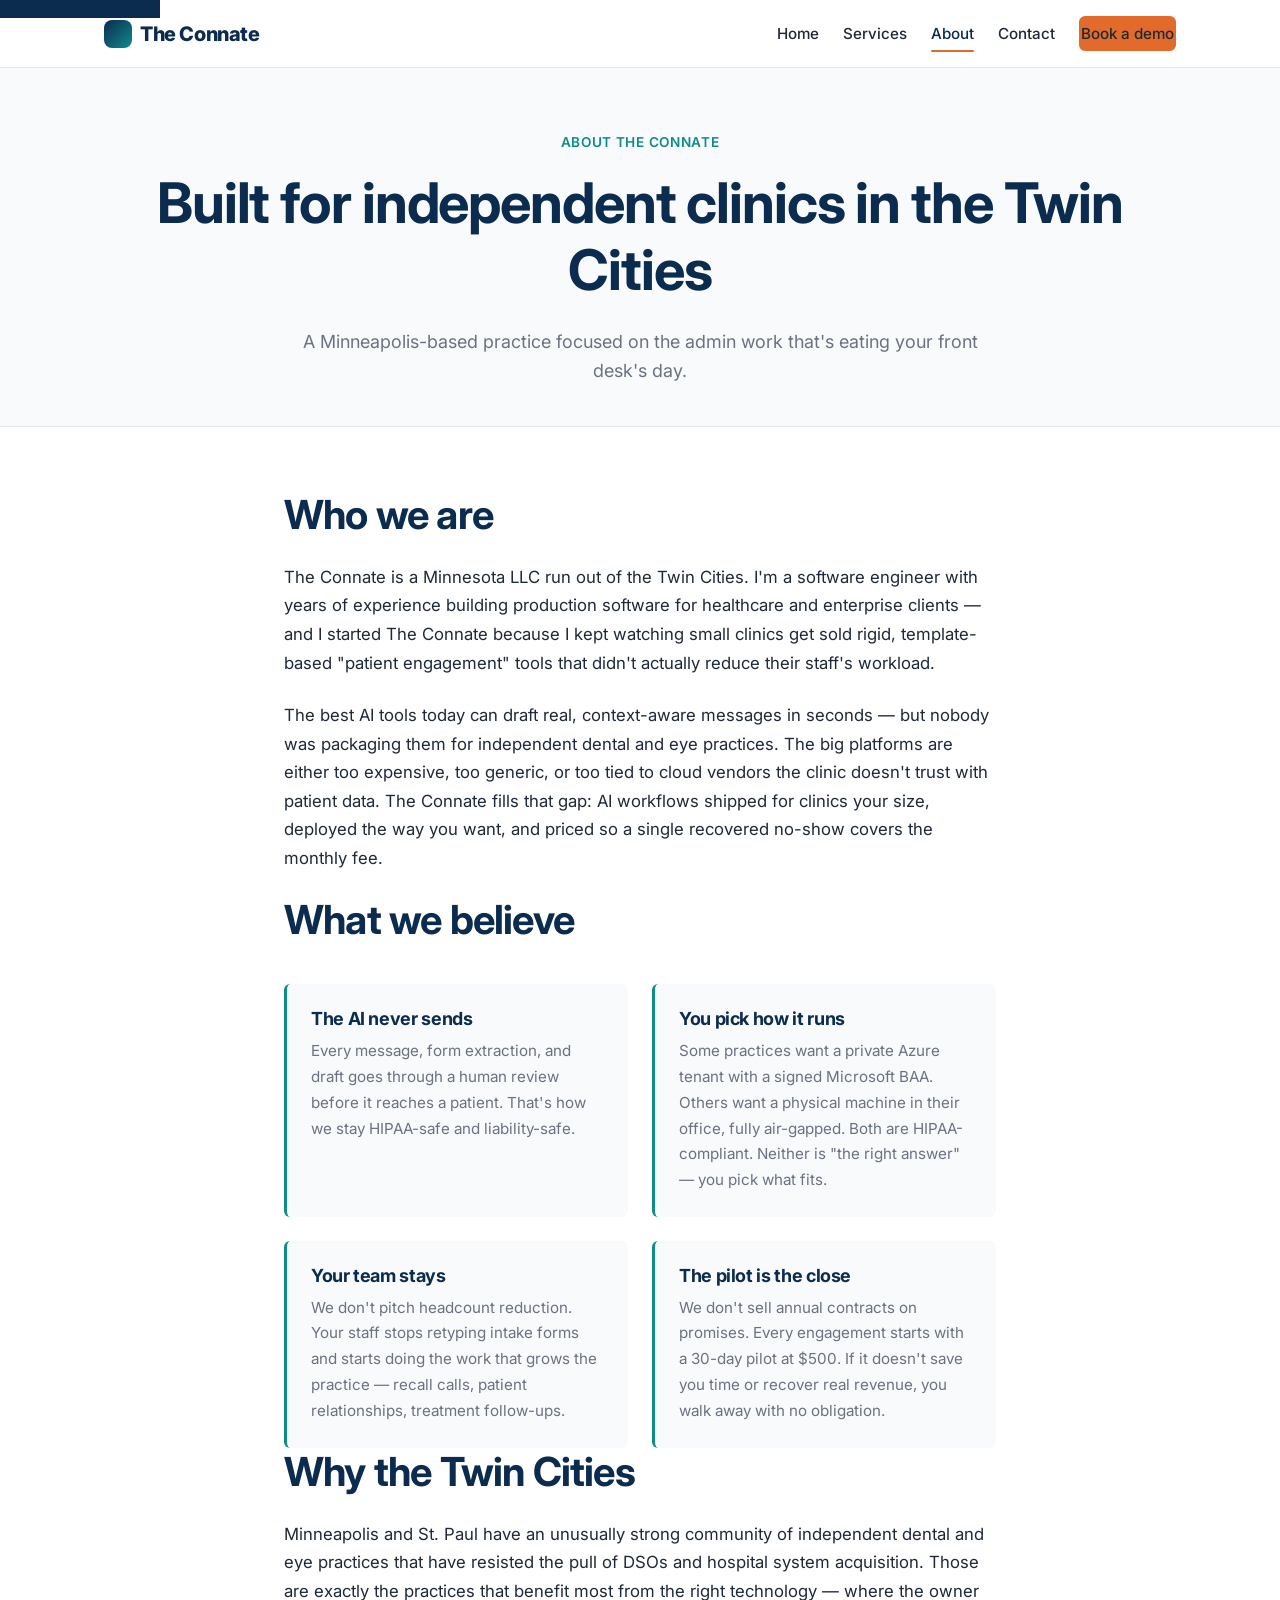
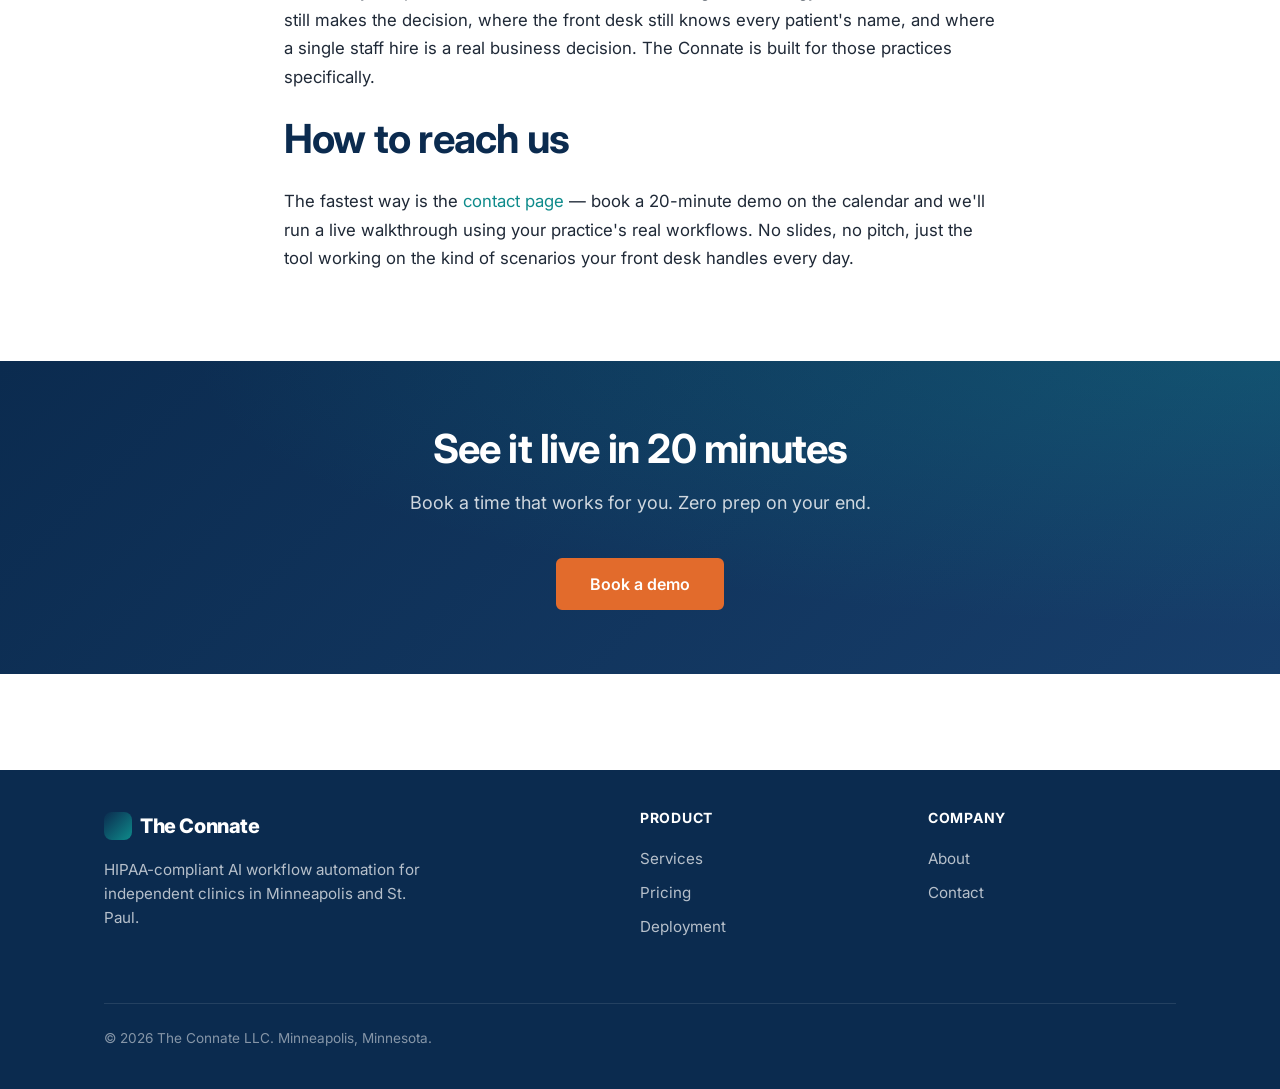
==== about.html @ ec9b20b0 "Initial site: 4-page static marketing site for The Connate Plain HTML + CSS, no build step. Deploys " ====
<!doctype html>
<html lang="en">
<head>
  <meta charset="utf-8">
  <meta name="viewport" content="width=device-width, initial-scale=1">
  <title>About — The Connate</title>
  <meta name="description" content="The Connate is a Minneapolis-based AI workflow automation practice helping independent dental and eye clinics in the Twin Cities automate their admin work.">
  <meta name="theme-color" content="#0B2B4F">
  <link rel="preconnect" href="https://fonts.googleapis.com">
  <link rel="preconnect" href="https://fonts.gstatic.com" crossorigin>
  <link href="https://fonts.googleapis.com/css2?family=Inter:wght@400;500;600;700;800&display=swap" rel="stylesheet">
  <link rel="stylesheet" href="style.css">
</head>
<body>

<a class="skip-link" href="#main">Skip to content</a>

<header class="site-header">
  <div class="container">
    <a href="index.html" class="logo">The Connate</a>
    <nav class="main-nav" aria-label="Main">
      <button class="nav-toggle" aria-label="Toggle menu" aria-expanded="false">
        <span></span><span></span><span></span>
      </button>
      <ul>
        <li><a href="index.html">Home</a></li>
        <li><a href="services.html">Services</a></li>
        <li><a href="about.html" class="active">About</a></li>
        <li><a href="contact.html">Contact</a></li>
        <li><a href="contact.html" class="btn btn-accent">Book a demo</a></li>
      </ul>
    </nav>
  </div>
</header>

<main id="main">

  <section class="page-header">
    <div class="container">
      <span class="eyebrow">About The Connate</span>
      <h1>Built for independent clinics in the Twin Cities</h1>
      <p>A Minneapolis-based practice focused on the admin work that's eating your front desk's day.</p>
    </div>
  </section>

  <section class="section">
    <div class="container about-content">
      <h2>Who we are</h2>
      <p>
        The Connate is a Minnesota LLC run out of the Twin Cities. I'm a software
        engineer with years of experience building production software for healthcare
        and enterprise clients — and I started The Connate because I kept watching
        small clinics get sold rigid, template-based "patient engagement" tools that
        didn't actually reduce their staff's workload.
      </p>

      <p>
        The best AI tools today can draft real, context-aware messages in seconds —
        but nobody was packaging them for independent dental and eye practices. The
        big platforms are either too expensive, too generic, or too tied to cloud
        vendors the clinic doesn't trust with patient data. The Connate fills that
        gap: AI workflows shipped for clinics your size, deployed the way you want,
        and priced so a single recovered no-show covers the monthly fee.
      </p>

      <h2>What we believe</h2>

      <div class="values-grid">
        <div class="value-card">
          <h4>The AI never sends</h4>
          <p>Every message, form extraction, and draft goes through a human review before it reaches a patient. That's how we stay HIPAA-safe and liability-safe.</p>
        </div>
        <div class="value-card">
          <h4>You pick how it runs</h4>
          <p>Some practices want a private Azure tenant with a signed Microsoft BAA. Others want a physical machine in their office, fully air-gapped. Both are HIPAA-compliant. Neither is "the right answer" — you pick what fits.</p>
        </div>
        <div class="value-card">
          <h4>Your team stays</h4>
          <p>We don't pitch headcount reduction. Your staff stops retyping intake forms and starts doing the work that grows the practice — recall calls, patient relationships, treatment follow-ups.</p>
        </div>
        <div class="value-card">
          <h4>The pilot is the close</h4>
          <p>We don't sell annual contracts on promises. Every engagement starts with a 30-day pilot at $500. If it doesn't save you time or recover real revenue, you walk away with no obligation.</p>
        </div>
      </div>

      <h2>Why the Twin Cities</h2>
      <p>
        Minneapolis and St. Paul have an unusually strong community of independent
        dental and eye practices that have resisted the pull of DSOs and hospital
        system acquisition. Those are exactly the practices that benefit most from
        the right technology — where the owner still makes the decision, where the
        front desk still knows every patient's name, and where a single staff hire
        is a real business decision. The Connate is built for those practices
        specifically.
      </p>

      <h2>How to reach us</h2>
      <p>
        The fastest way is the <a href="contact.html">contact page</a> — book a
        20-minute demo on the calendar and we'll run a live walkthrough using
        your practice's real workflows. No slides, no pitch, just the tool
        working on the kind of scenarios your front desk handles every day.
      </p>
    </div>
  </section>

  <!-- CTA -->
  <section class="cta-section">
    <div class="container">
      <h2>See it live in 20 minutes</h2>
      <p>Book a time that works for you. Zero prep on your end.</p>
      <div class="hero-ctas">
        <a href="contact.html" class="btn btn-primary btn-large">Book a demo</a>
      </div>
    </div>
  </section>

</main>

<footer class="site-footer">
  <div class="container">
    <div>
      <div class="logo" style="color: #fff;">The Connate</div>
      <p class="tagline">
        HIPAA-compliant AI workflow automation for independent clinics
        in Minneapolis and St. Paul.
      </p>
    </div>
    <div>
      <h4>Product</h4>
      <ul>
        <li><a href="services.html">Services</a></li>
        <li><a href="services.html#pricing">Pricing</a></li>
        <li><a href="services.html#deployment">Deployment</a></li>
      </ul>
    </div>
    <div>
      <h4>Company</h4>
      <ul>
        <li><a href="about.html">About</a></li>
        <li><a href="contact.html">Contact</a></li>
      </ul>
    </div>
    <p class="copyright">
      &copy; 2026 The Connate LLC. Minneapolis, Minnesota.
    </p>
  </div>
</footer>

<script>
  const toggle = document.querySelector('.nav-toggle');
  const menu = document.querySelector('.main-nav ul');
  if (toggle && menu) {
    toggle.addEventListener('click', () => {
      const isOpen = menu.classList.toggle('open');
      toggle.setAttribute('aria-expanded', isOpen);
    });
  }
</script>

</body>
</html>
---- style.css ----
/* ─── Reset + Base ─────────────────────────────────────────────── */

*, *::before, *::after {
  box-sizing: border-box;
  margin: 0;
  padding: 0;
}

html {
  scroll-behavior: smooth;
  -webkit-text-size-adjust: 100%;
}

body {
  font-family: 'Inter', -apple-system, BlinkMacSystemFont, 'Segoe UI',
               system-ui, sans-serif;
  font-size: 16px;
  line-height: 1.6;
  color: var(--text);
  background: var(--bg);
  -webkit-font-smoothing: antialiased;
  -moz-osx-font-smoothing: grayscale;
}

img {
  max-width: 100%;
  height: auto;
  display: block;
}

a {
  color: var(--link);
  text-decoration: none;
  transition: color 0.15s ease;
}

a:hover {
  color: var(--link-hover);
}

/* ─── Theme Variables ──────────────────────────────────────────── */

:root {
  --navy: #0B2B4F;
  --navy-light: #173E6B;
  --teal: #0E8B8B;
  --teal-light: #2AA8A8;
  --accent: #E26B2C;
  --accent-hover: #C85A1E;
  --text: #1F2937;
  --text-muted: #6B7280;
  --text-light: #9CA3AF;
  --border: #E5E7EB;
  --bg: #FFFFFF;
  --bg-alt: #F8FAFB;
  --bg-card: #FFFFFF;
  --shadow-sm: 0 1px 2px rgba(11, 43, 79, 0.05);
  --shadow: 0 1px 3px rgba(11, 43, 79, 0.08), 0 1px 2px rgba(11, 43, 79, 0.04);
  --shadow-lg: 0 10px 25px rgba(11, 43, 79, 0.08), 0 4px 10px rgba(11, 43, 79, 0.04);
  --radius: 10px;
  --radius-sm: 6px;
  --radius-lg: 16px;
  --link: var(--teal);
  --link-hover: var(--navy);
  --container: 1120px;
  --space-xs: 0.5rem;
  --space-sm: 1rem;
  --space-md: 1.5rem;
  --space-lg: 2.5rem;
  --space-xl: 4rem;
  --space-xxl: 6rem;
}

/* ─── Typography ───────────────────────────────────────────────── */

h1, h2, h3, h4 {
  font-weight: 700;
  line-height: 1.2;
  color: var(--navy);
  letter-spacing: -0.02em;
}

h1 {
  font-size: clamp(2.25rem, 5vw, 3.5rem);
  margin-bottom: var(--space-md);
}

h2 {
  font-size: clamp(1.75rem, 3.5vw, 2.5rem);
  margin-bottom: var(--space-md);
}

h3 {
  font-size: 1.375rem;
  margin-bottom: var(--space-sm);
}

h4 {
  font-size: 1.125rem;
  margin-bottom: var(--space-xs);
}

p {
  margin-bottom: var(--space-sm);
  color: var(--text);
}

p.lead {
  font-size: 1.25rem;
  color: var(--text-muted);
  line-height: 1.5;
}

/* ─── Layout ───────────────────────────────────────────────────── */

.container {
  max-width: var(--container);
  margin: 0 auto;
  padding: 0 var(--space-md);
}

.section {
  padding: var(--space-xl) 0;
}

.section-alt {
  background: var(--bg-alt);
}

.section-header {
  text-align: center;
  max-width: 720px;
  margin: 0 auto var(--space-lg);
}

.section-header p {
  font-size: 1.125rem;
  color: var(--text-muted);
}

/* ─── Header / Nav ─────────────────────────────────────────────── */

header.site-header {
  position: sticky;
  top: 0;
  z-index: 100;
  background: rgba(255, 255, 255, 0.95);
  backdrop-filter: saturate(180%) blur(10px);
  -webkit-backdrop-filter: saturate(180%) blur(10px);
  border-bottom: 1px solid var(--border);
}

header.site-header .container {
  display: flex;
  align-items: center;
  justify-content: space-between;
  padding-top: var(--space-sm);
  padding-bottom: var(--space-sm);
}

.logo {
  font-size: 1.25rem;
  font-weight: 800;
  color: var(--navy);
  letter-spacing: -0.02em;
  display: flex;
  align-items: center;
  gap: 0.5rem;
}

.logo::before {
  content: '';
  display: inline-block;
  width: 28px;
  height: 28px;
  background: linear-gradient(135deg, var(--navy) 0%, var(--teal) 100%);
  border-radius: 8px;
}

nav.main-nav ul {
  display: flex;
  gap: var(--space-md);
  list-style: none;
  align-items: center;
}

nav.main-nav a {
  color: var(--text);
  font-weight: 500;
  font-size: 0.95rem;
  padding: 0.5rem 0;
  position: relative;
}

nav.main-nav a:hover {
  color: var(--teal);
}

nav.main-nav a.active {
  color: var(--navy);
}

nav.main-nav a.active::after {
  content: '';
  position: absolute;
  bottom: -1px;
  left: 0;
  right: 0;
  height: 2px;
  background: var(--accent);
  border-radius: 2px;
}

/* Mobile nav toggle (hidden on desktop) */
.nav-toggle {
  display: none;
  background: none;
  border: none;
  cursor: pointer;
  padding: 0.5rem;
}

.nav-toggle span {
  display: block;
  width: 24px;
  height: 2px;
  background: var(--navy);
  margin: 5px 0;
  transition: 0.3s;
}

/* ─── Buttons ──────────────────────────────────────────────────── */

.btn {
  display: inline-flex;
  align-items: center;
  gap: 0.5rem;
  padding: 0.75rem 1.5rem;
  border-radius: var(--radius-sm);
  font-weight: 600;
  font-size: 0.95rem;
  font-family: inherit;
  cursor: pointer;
  transition: all 0.15s ease;
  border: 2px solid transparent;
  line-height: 1;
}

.btn-primary {
  background: var(--navy);
  color: #fff;
  border-color: var(--navy);
}

.btn-primary:hover {
  background: var(--navy-light);
  border-color: var(--navy-light);
  color: #fff;
  transform: translateY(-1px);
  box-shadow: var(--shadow-lg);
}

.btn-accent {
  background: var(--accent);
  color: #fff;
  border-color: var(--accent);
}

.btn-accent:hover {
  background: var(--accent-hover);
  border-color: var(--accent-hover);
  color: #fff;
  transform: translateY(-1px);
  box-shadow: var(--shadow-lg);
}

.btn-secondary {
  background: transparent;
  color: var(--navy);
  border-color: var(--border);
}

.btn-secondary:hover {
  background: var(--bg-alt);
  border-color: var(--navy);
  color: var(--navy);
}

.btn-large {
  padding: 1rem 2rem;
  font-size: 1rem;
}

/* ─── Hero ─────────────────────────────────────────────────────── */

.hero {
  padding: var(--space-xxl) 0 var(--space-xl);
  background: linear-gradient(180deg, var(--bg-alt) 0%, var(--bg) 100%);
  position: relative;
  overflow: hidden;
}

.hero::before {
  content: '';
  position: absolute;
  top: -50%;
  right: -20%;
  width: 600px;
  height: 600px;
  background: radial-gradient(circle, rgba(14, 139, 139, 0.08) 0%, transparent 70%);
  pointer-events: none;
}

.hero .container {
  position: relative;
  max-width: 900px;
  text-align: center;
}

.hero .eyebrow {
  display: inline-block;
  background: rgba(14, 139, 139, 0.1);
  color: var(--teal);
  padding: 0.5rem 1rem;
  border-radius: 99px;
  font-size: 0.85rem;
  font-weight: 600;
  letter-spacing: 0.02em;
  margin-bottom: var(--space-md);
  text-transform: uppercase;
}

.hero p.lead {
  max-width: 720px;
  margin: 0 auto var(--space-lg);
}

.hero-ctas {
  display: flex;
  gap: var(--space-sm);
  justify-content: center;
  flex-wrap: wrap;
  margin-top: var(--space-lg);
}

.hero-footer {
  margin-top: var(--space-lg);
  font-size: 0.9rem;
  color: var(--text-muted);
}

/* ─── Page Header (for inner pages) ────────────────────────────── */

.page-header {
  padding: var(--space-xl) 0 var(--space-lg);
  background: var(--bg-alt);
  border-bottom: 1px solid var(--border);
  text-align: center;
}

.page-header .eyebrow {
  color: var(--teal);
  font-size: 0.85rem;
  font-weight: 600;
  letter-spacing: 0.05em;
  text-transform: uppercase;
  display: block;
  margin-bottom: var(--space-sm);
}

.page-header p {
  font-size: 1.125rem;
  color: var(--text-muted);
  max-width: 680px;
  margin: var(--space-sm) auto 0;
}

/* ─── Feature Grid ─────────────────────────────────────────────── */

.grid {
  display: grid;
  gap: var(--space-md);
}

.grid-2 {
  grid-template-columns: repeat(auto-fit, minmax(300px, 1fr));
}

.grid-3 {
  grid-template-columns: repeat(auto-fit, minmax(280px, 1fr));
}

.grid-4 {
  grid-template-columns: repeat(auto-fit, minmax(220px, 1fr));
}

.card {
  background: var(--bg-card);
  padding: var(--space-lg);
  border-radius: var(--radius);
  border: 1px solid var(--border);
  transition: all 0.2s ease;
}

.card:hover {
  border-color: var(--teal);
  box-shadow: var(--shadow-lg);
  transform: translateY(-2px);
}

.card h3 {
  color: var(--navy);
  margin-bottom: var(--space-sm);
}

.card p {
  color: var(--text-muted);
  margin-bottom: 0;
}

.card .icon {
  width: 48px;
  height: 48px;
  border-radius: var(--radius-sm);
  background: linear-gradient(135deg, var(--navy) 0%, var(--teal) 100%);
  display: flex;
  align-items: center;
  justify-content: center;
  color: #fff;
  font-size: 1.5rem;
  font-weight: 700;
  margin-bottom: var(--space-sm);
}

/* ─── Pain points list ─────────────────────────────────────────── */

.pain-list {
  list-style: none;
  max-width: 720px;
  margin: 0 auto;
}

.pain-list li {
  display: flex;
  align-items: flex-start;
  gap: var(--space-sm);
  padding: var(--space-sm) 0;
  font-size: 1.075rem;
}

.pain-list li::before {
  content: '→';
  color: var(--accent);
  font-weight: 700;
  flex-shrink: 0;
  margin-top: 2px;
  font-size: 1.25rem;
}

/* ─── Deployment options (two cards side by side) ──────────────── */

.deployment-grid {
  display: grid;
  grid-template-columns: repeat(auto-fit, minmax(340px, 1fr));
  gap: var(--space-md);
}

.deploy-card {
  background: var(--bg-card);
  border: 2px solid var(--border);
  border-radius: var(--radius);
  padding: var(--space-lg);
  position: relative;
  transition: all 0.2s ease;
}

.deploy-card:hover {
  border-color: var(--teal);
  box-shadow: var(--shadow-lg);
}

.deploy-card .badge {
  display: inline-block;
  background: var(--bg-alt);
  color: var(--teal);
  padding: 0.25rem 0.75rem;
  border-radius: 99px;
  font-size: 0.75rem;
  font-weight: 700;
  text-transform: uppercase;
  letter-spacing: 0.05em;
  margin-bottom: var(--space-sm);
}

.deploy-card h3 {
  margin-bottom: var(--space-sm);
}

.deploy-card ul {
  list-style: none;
  margin-top: var(--space-md);
}

.deploy-card ul li {
  padding: 0.5rem 0;
  padding-left: 1.75rem;
  position: relative;
  color: var(--text);
  font-size: 0.95rem;
}

.deploy-card ul li::before {
  content: '✓';
  color: var(--teal);
  position: absolute;
  left: 0;
  font-weight: 700;
}

/* ─── Steps ────────────────────────────────────────────────────── */

.steps {
  display: grid;
  gap: var(--space-md);
  grid-template-columns: repeat(auto-fit, minmax(220px, 1fr));
  counter-reset: step;
}

.step {
  position: relative;
  padding: var(--space-md);
}

.step::before {
  counter-increment: step;
  content: counter(step);
  display: flex;
  align-items: center;
  justify-content: center;
  width: 44px;
  height: 44px;
  background: var(--navy);
  color: #fff;
  border-radius: 50%;
  font-weight: 700;
  font-size: 1.125rem;
  margin-bottom: var(--space-sm);
}

.step h4 {
  color: var(--navy);
  margin-bottom: var(--space-xs);
}

.step p {
  color: var(--text-muted);
  font-size: 0.95rem;
  margin-bottom: 0;
}

/* ─── Tables ───────────────────────────────────────────────────── */

.comparison-table {
  width: 100%;
  border-collapse: collapse;
  background: var(--bg-card);
  border-radius: var(--radius);
  overflow: hidden;
  box-shadow: var(--shadow);
  border: 1px solid var(--border);
}

.comparison-table th,
.comparison-table td {
  padding: var(--space-sm) var(--space-md);
  text-align: left;
  border-bottom: 1px solid var(--border);
}

.comparison-table thead {
  background: var(--navy);
  color: #fff;
}

.comparison-table thead th {
  font-weight: 600;
  font-size: 0.9rem;
  text-transform: uppercase;
  letter-spacing: 0.03em;
}

.comparison-table tbody tr:last-child td {
  border-bottom: none;
}

.comparison-table tbody tr:nth-child(even) {
  background: var(--bg-alt);
}

.comparison-table td:first-child {
  font-weight: 600;
  color: var(--navy);
}

/* ─── Pricing ──────────────────────────────────────────────────── */

.pricing-grid {
  display: grid;
  gap: var(--space-md);
  grid-template-columns: repeat(auto-fit, minmax(260px, 1fr));
}

.price-card {
  background: var(--bg-card);
  border: 2px solid var(--border);
  border-radius: var(--radius);
  padding: var(--space-lg);
  position: relative;
  transition: all 0.2s ease;
}

.price-card:hover {
  border-color: var(--teal);
  box-shadow: var(--shadow-lg);
  transform: translateY(-2px);
}

.price-card.featured {
  border-color: var(--accent);
  box-shadow: var(--shadow-lg);
}

.price-card.featured::before {
  content: 'RECOMMENDED';
  position: absolute;
  top: -12px;
  left: 50%;
  transform: translateX(-50%);
  background: var(--accent);
  color: #fff;
  padding: 0.25rem 0.875rem;
  border-radius: 99px;
  font-size: 0.7rem;
  font-weight: 700;
  letter-spacing: 0.05em;
}

.price-card h3 {
  margin-bottom: var(--space-xs);
  color: var(--navy);
}

.price-card .price {
  font-size: 2rem;
  font-weight: 800;
  color: var(--navy);
  margin-bottom: var(--space-xs);
  letter-spacing: -0.02em;
}

.price-card .price-sub {
  color: var(--text-muted);
  font-size: 0.875rem;
  margin-bottom: var(--space-md);
}

.price-card ul {
  list-style: none;
  padding: var(--space-md) 0;
  border-top: 1px solid var(--border);
  margin-top: var(--space-sm);
}

.price-card ul li {
  padding: 0.375rem 0;
  padding-left: 1.5rem;
  position: relative;
  color: var(--text);
  font-size: 0.95rem;
}

.price-card ul li::before {
  content: '✓';
  color: var(--teal);
  position: absolute;
  left: 0;
  font-weight: 700;
}

/* ─── CTA Section ──────────────────────────────────────────────── */

.cta-section {
  background: linear-gradient(135deg, var(--navy) 0%, var(--navy-light) 100%);
  color: #fff;
  text-align: center;
  padding: var(--space-xl) 0;
  position: relative;
  overflow: hidden;
}

.cta-section::before {
  content: '';
  position: absolute;
  top: 0;
  left: 0;
  right: 0;
  bottom: 0;
  background: radial-gradient(ellipse at top right, rgba(14, 139, 139, 0.3) 0%, transparent 60%);
  pointer-events: none;
}

.cta-section .container {
  position: relative;
  max-width: 720px;
}

.cta-section h2 {
  color: #fff;
  margin-bottom: var(--space-sm);
}

.cta-section p {
  color: rgba(255, 255, 255, 0.8);
  font-size: 1.125rem;
  margin-bottom: var(--space-lg);
}

.cta-section .btn-primary {
  background: var(--accent);
  border-color: var(--accent);
}

.cta-section .btn-primary:hover {
  background: var(--accent-hover);
  border-color: var(--accent-hover);
}

.cta-section .btn-secondary {
  background: transparent;
  color: #fff;
  border-color: rgba(255, 255, 255, 0.3);
}

.cta-section .btn-secondary:hover {
  background: rgba(255, 255, 255, 0.1);
  border-color: #fff;
  color: #fff;
}

/* ─── Contact Grid ─────────────────────────────────────────────── */

.contact-grid {
  display: grid;
  grid-template-columns: repeat(auto-fit, minmax(280px, 1fr));
  gap: var(--space-md);
}

.contact-card {
  background: var(--bg-card);
  border: 1px solid var(--border);
  border-radius: var(--radius);
  padding: var(--space-lg);
  text-align: center;
  transition: all 0.2s ease;
}

.contact-card:hover {
  border-color: var(--teal);
  box-shadow: var(--shadow-lg);
  transform: translateY(-2px);
}

.contact-card .icon-circle {
  width: 56px;
  height: 56px;
  margin: 0 auto var(--space-sm);
  background: linear-gradient(135deg, var(--navy) 0%, var(--teal) 100%);
  border-radius: 50%;
  display: flex;
  align-items: center;
  justify-content: center;
  color: #fff;
  font-size: 1.25rem;
  font-weight: 700;
}

.contact-card h3 {
  font-size: 1.125rem;
  margin-bottom: var(--space-xs);
}

.contact-card a {
  color: var(--navy);
  font-weight: 600;
}

.contact-card a:hover {
  color: var(--teal);
}

/* ─── About page specific ──────────────────────────────────────── */

.about-content {
  max-width: 760px;
  margin: 0 auto;
}

.about-content p {
  font-size: 1.05rem;
  line-height: 1.7;
  margin-bottom: var(--space-md);
}

.values-grid {
  display: grid;
  grid-template-columns: repeat(auto-fit, minmax(250px, 1fr));
  gap: var(--space-md);
  margin-top: var(--space-lg);
}

.value-card {
  padding: var(--space-md);
  border-left: 3px solid var(--teal);
  background: var(--bg-alt);
  border-radius: var(--radius-sm);
}

.value-card h4 {
  color: var(--navy);
  margin-bottom: var(--space-xs);
}

.value-card p {
  color: var(--text-muted);
  font-size: 0.95rem;
  margin-bottom: 0;
}

/* ─── Footer ───────────────────────────────────────────────────── */

footer.site-footer {
  background: var(--navy);
  color: rgba(255, 255, 255, 0.85);
  padding: var(--space-lg) 0 var(--space-md);
  margin-top: var(--space-xxl);
}

footer.site-footer .container {
  display: grid;
  grid-template-columns: 2fr 1fr 1fr;
  gap: var(--space-lg);
}

footer.site-footer h4 {
  color: #fff;
  font-size: 0.875rem;
  text-transform: uppercase;
  letter-spacing: 0.05em;
  margin-bottom: var(--space-sm);
}

footer.site-footer ul {
  list-style: none;
}

footer.site-footer ul li {
  padding: 0.25rem 0;
}

footer.site-footer a {
  color: rgba(255, 255, 255, 0.7);
  font-size: 0.95rem;
}

footer.site-footer a:hover {
  color: #fff;
}

footer.site-footer .tagline {
  color: rgba(255, 255, 255, 0.7);
  font-size: 0.95rem;
  max-width: 320px;
  margin-top: var(--space-sm);
}

footer.site-footer .copyright {
  grid-column: 1 / -1;
  padding-top: var(--space-md);
  border-top: 1px solid rgba(255, 255, 255, 0.1);
  font-size: 0.85rem;
  color: rgba(255, 255, 255, 0.5);
  margin-top: var(--space-sm);
}

/* ─── Mobile ───────────────────────────────────────────────────── */

@media (max-width: 768px) {
  .section {
    padding: var(--space-lg) 0;
  }

  .hero {
    padding: var(--space-xl) 0;
  }

  .hero-ctas {
    flex-direction: column;
    align-items: stretch;
  }

  .hero-ctas .btn {
    justify-content: center;
  }

  nav.main-nav ul {
    display: none;
    position: absolute;
    top: 100%;
    left: 0;
    right: 0;
    background: #fff;
    flex-direction: column;
    gap: 0;
    padding: var(--space-sm) var(--space-md);
    border-bottom: 1px solid var(--border);
    box-shadow: var(--shadow);
  }

  nav.main-nav ul.open {
    display: flex;
  }

  nav.main-nav a {
    display: block;
    padding: var(--space-sm) 0;
    border-bottom: 1px solid var(--border);
  }

  nav.main-nav a.active::after {
    display: none;
  }

  .nav-toggle {
    display: block;
  }

  footer.site-footer .container {
    grid-template-columns: 1fr;
  }

  h1 {
    font-size: 2rem;
  }

  h2 {
    font-size: 1.625rem;
  }

  .comparison-table {
    font-size: 0.85rem;
  }

  .comparison-table th,
  .comparison-table td {
    padding: var(--space-xs) var(--space-sm);
  }
}

/* ─── Accessibility ────────────────────────────────────────────── */

:focus-visible {
  outline: 2px solid var(--teal);
  outline-offset: 2px;
  border-radius: var(--radius-sm);
}

.skip-link {
  position: absolute;
  top: -40px;
  left: 0;
  background: var(--navy);
  color: #fff;
  padding: var(--space-sm) var(--space-md);
  z-index: 1000;
}

.skip-link:focus {
  top: 0;
}

@media (prefers-reduced-motion: reduce) {
  * {
    animation-duration: 0.01ms !important;
    transition-duration: 0.01ms !important;
  }
  html {
    scroll-behavior: auto;
  }
}
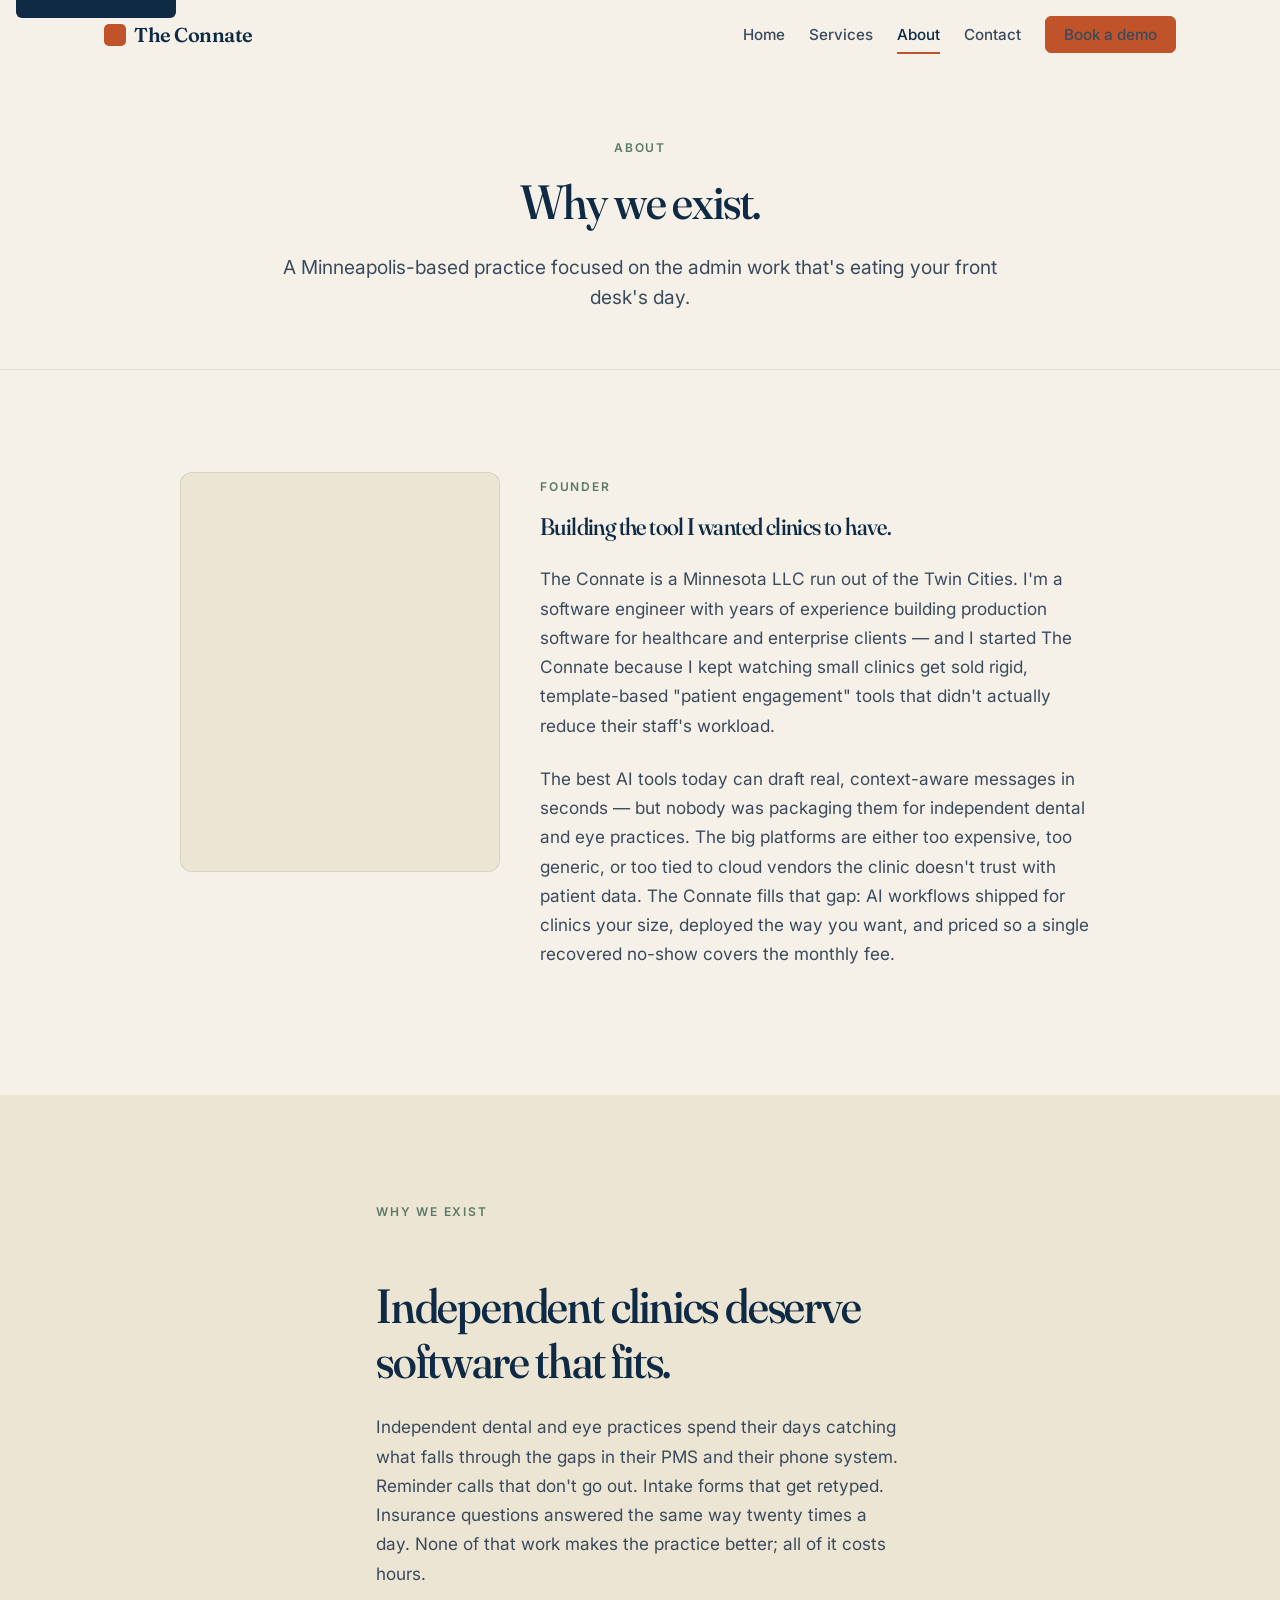
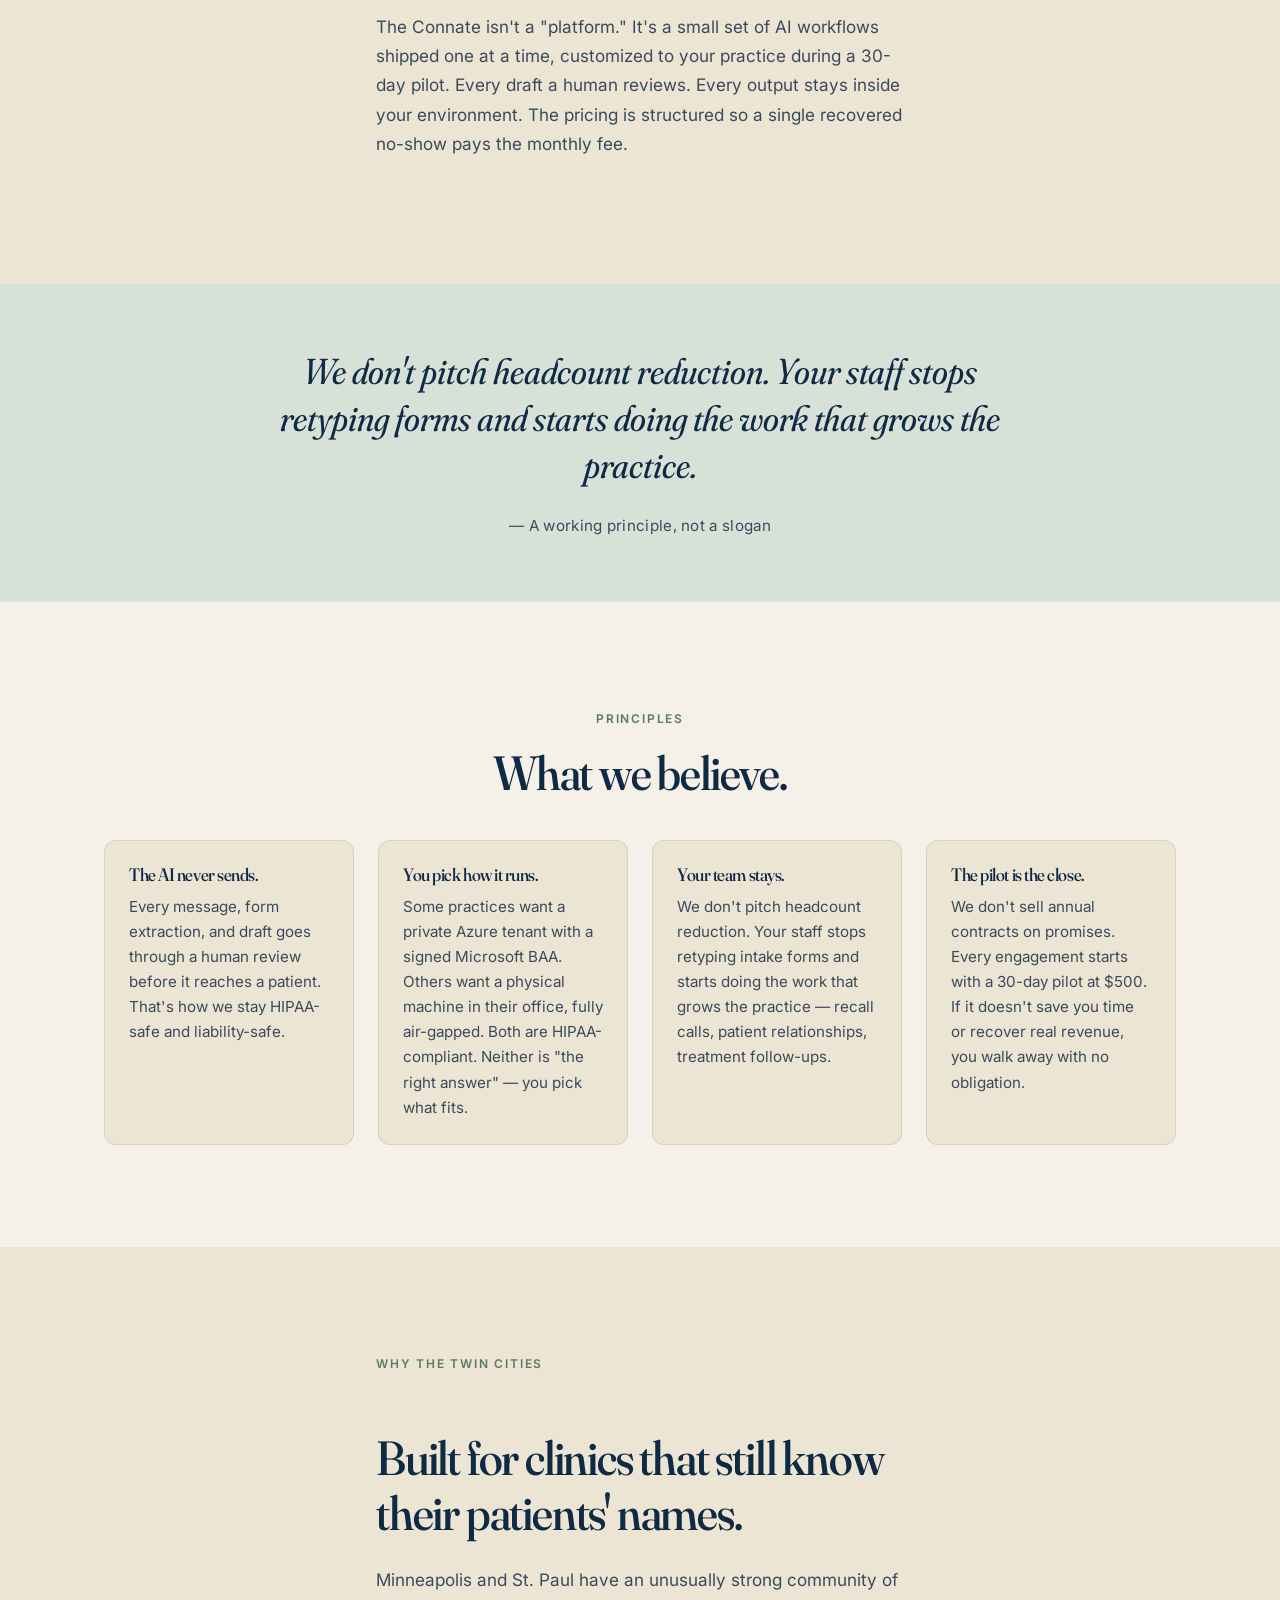
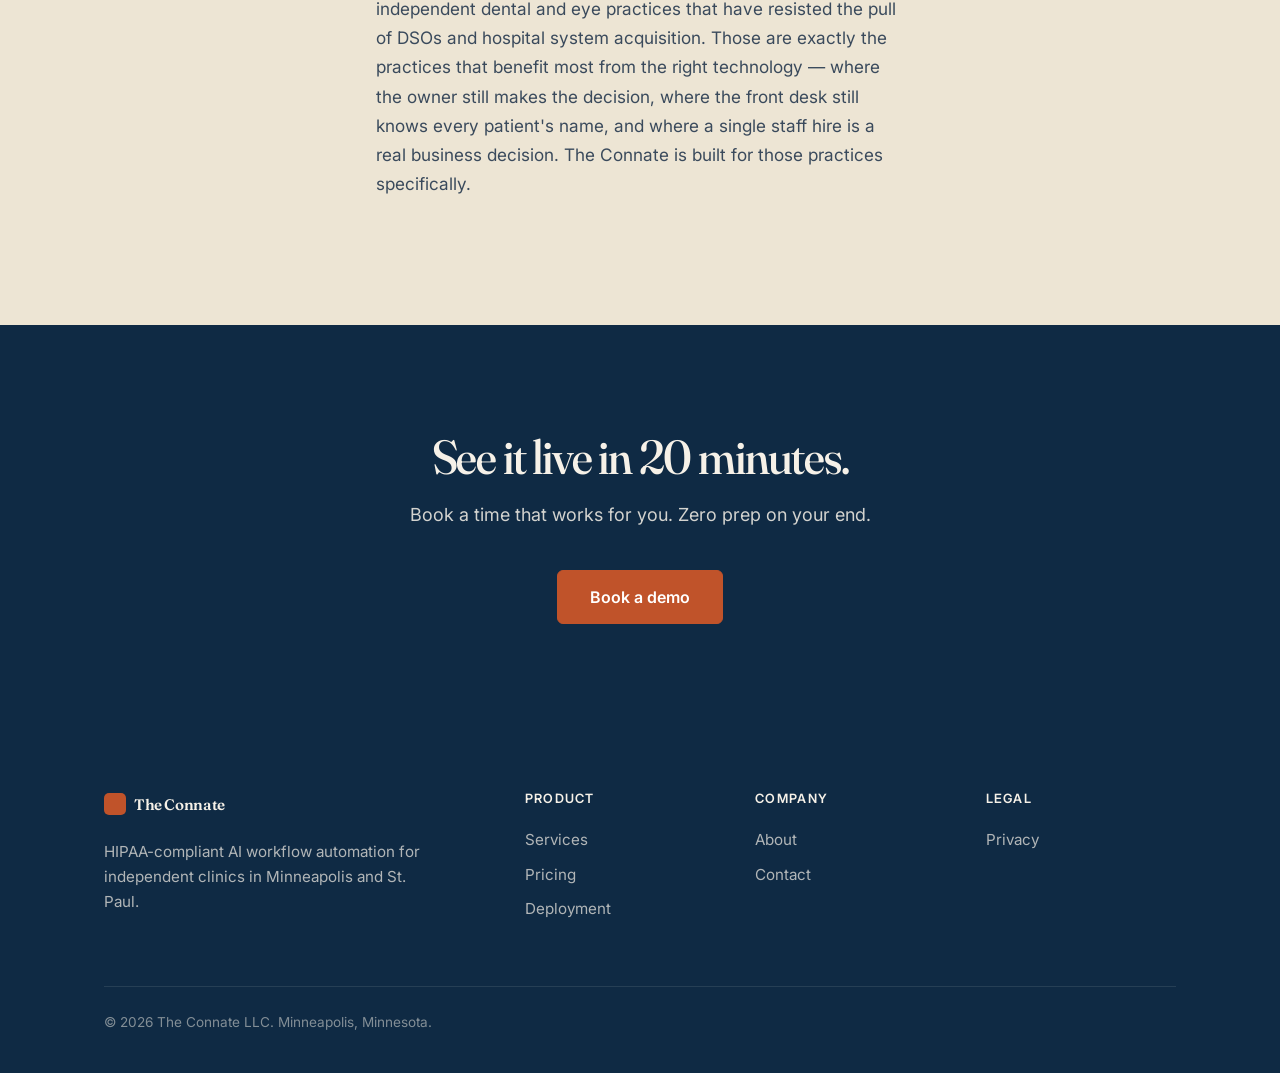
==== commit 04a14dc4: "feat: editorial redesign — Phase 1 (visual + UX + IA) Replaces the navy/teal/orange B2B SaaS look wi" ====
--- a/about.html
+++ b/about.html
@@ -1,127 +1,166 @@
 <!doctype html>
 <html lang="en">
 <head>
+  <!-- SHARED:HEAD-META:START -->
   <meta charset="utf-8">
   <meta name="viewport" content="width=device-width, initial-scale=1">
   <title>About — The Connate</title>
   <meta name="description" content="The Connate is a Minneapolis-based AI workflow automation practice helping independent dental and eye clinics in the Twin Cities automate their admin work.">
-  <meta name="theme-color" content="#0B2B4F">
+  <meta name="theme-color" content="#F6F1E8">
   <link rel="preconnect" href="https://fonts.googleapis.com">
   <link rel="preconnect" href="https://fonts.gstatic.com" crossorigin>
-  <link href="https://fonts.googleapis.com/css2?family=Inter:wght@400;500;600;700;800&display=swap" rel="stylesheet">
+  <link href="https://fonts.googleapis.com/css2?family=Fraunces:opsz,wght@9..144,400;9..144,500;9..144,600&family=Inter:wght@400;500;600;700&display=swap" rel="stylesheet">
+  <link rel="icon" href="favicon.svg" type="image/svg+xml">
+  <link rel="icon" href="favicon.png" type="image/png" sizes="32x32">
+  <link rel="apple-touch-icon" href="apple-touch-icon.png">
   <link rel="stylesheet" href="style.css">
+  <meta property="og:title" content="About — The Connate">
+  <meta property="og:description" content="Minneapolis-based AI workflow automation built for independent Twin Cities dental and eye clinics.">
+  <meta property="og:type" content="website">
+  <meta property="og:url" content="https://theconnate.com/about.html">
+  <meta property="og:image" content="https://theconnate.com/og-image.png">
+  <meta name="twitter:card" content="summary_large_image">
+  <meta name="twitter:title" content="About — The Connate">
+  <meta name="twitter:description" content="Minneapolis-based AI workflow automation built for independent Twin Cities dental and eye clinics.">
+  <meta name="twitter:image" content="https://theconnate.com/og-image.png">
+  <!-- SHARED:HEAD-META:END -->
 </head>
 <body>
 
 <a class="skip-link" href="#main">Skip to content</a>
 
+<!-- SHARED:HEADER:START -->
 <header class="site-header">
   <div class="container">
     <a href="index.html" class="logo">The Connate</a>
     <nav class="main-nav" aria-label="Main">
-      <button class="nav-toggle" aria-label="Toggle menu" aria-expanded="false">
-        <span></span><span></span><span></span>
+      <button class="nav-toggle" type="button" aria-label="Toggle menu" aria-expanded="false" aria-controls="primary-nav">
+        <span aria-hidden="true"></span><span aria-hidden="true"></span><span aria-hidden="true"></span>
       </button>
-      <ul>
+      <ul id="primary-nav">
         <li><a href="index.html">Home</a></li>
         <li><a href="services.html">Services</a></li>
-        <li><a href="about.html" class="active">About</a></li>
+        <li><a href="about.html" class="active" aria-current="page">About</a></li>
         <li><a href="contact.html">Contact</a></li>
-        <li><a href="contact.html" class="btn btn-accent">Book a demo</a></li>
+        <li><a href="contact.html" class="btn btn--primary">Book a demo</a></li>
       </ul>
     </nav>
   </div>
 </header>
+<!-- SHARED:HEADER:END -->
 
 <main id="main">
 
   <section class="page-header">
     <div class="container">
-      <span class="eyebrow">About The Connate</span>
-      <h1>Built for independent clinics in the Twin Cities</h1>
-      <p>A Minneapolis-based practice focused on the admin work that's eating your front desk's day.</p>
-    </div>
-  </section>
-
+      <span class="eyebrow">About</span>
+      <h1 class="display--l">Why we exist.</h1>
+      <p class="lead">A Minneapolis-based practice focused on the admin work that's eating your front desk's day.</p>
+    </div>
+  </section>
+
+  <!-- FOUNDER BLOCK (portrait is a placeholder — swap with a real headshot before launch) -->
   <section class="section">
-    <div class="container about-content">
-      <h2>Who we are</h2>
+    <div class="container">
+      <div class="founder" data-reveal>
+        <div class="founder__portrait" aria-hidden="true">
+          <!-- Intentionally empty solid-color portrait frame until a real headshot ships. -->
+        </div>
+        <div class="founder__bio">
+          <span class="eyebrow">Founder</span>
+          <h2 class="display--m">Building the tool I wanted clinics to have.</h2>
+          <p>
+            The Connate is a Minnesota LLC run out of the Twin Cities. I'm a software engineer with years of experience building production software for healthcare and enterprise clients — and I started The Connate because I kept watching small clinics get sold rigid, template-based "patient engagement" tools that didn't actually reduce their staff's workload.
+          </p>
+          <p>
+            The best AI tools today can draft real, context-aware messages in seconds — but nobody was packaging them for independent dental and eye practices. The big platforms are either too expensive, too generic, or too tied to cloud vendors the clinic doesn't trust with patient data. The Connate fills that gap: AI workflows shipped for clinics your size, deployed the way you want, and priced so a single recovered no-show covers the monthly fee.
+          </p>
+        </div>
+      </div>
+    </div>
+  </section>
+
+  <!-- WHY WE EXIST — editorial prose -->
+  <section class="section section--alt">
+    <div class="container prose">
+      <span class="eyebrow">Why we exist</span>
+      <h2 class="display--l">Independent clinics deserve software that fits.</h2>
       <p>
-        The Connate is a Minnesota LLC run out of the Twin Cities. I'm a software
-        engineer with years of experience building production software for healthcare
-        and enterprise clients — and I started The Connate because I kept watching
-        small clinics get sold rigid, template-based "patient engagement" tools that
-        didn't actually reduce their staff's workload.
-      </p>
-
+        Independent dental and eye practices spend their days catching what falls through the gaps in their PMS and their phone system. Reminder calls that don't go out. Intake forms that get retyped. Insurance questions answered the same way twenty times a day. None of that work makes the practice better; all of it costs hours.
+      </p>
       <p>
-        The best AI tools today can draft real, context-aware messages in seconds —
-        but nobody was packaging them for independent dental and eye practices. The
-        big platforms are either too expensive, too generic, or too tied to cloud
-        vendors the clinic doesn't trust with patient data. The Connate fills that
-        gap: AI workflows shipped for clinics your size, deployed the way you want,
-        and priced so a single recovered no-show covers the monthly fee.
-      </p>
-
-      <h2>What we believe</h2>
-
-      <div class="values-grid">
-        <div class="value-card">
-          <h4>The AI never sends</h4>
+        The Connate isn't a "platform." It's a small set of AI workflows shipped one at a time, customized to your practice during a 30-day pilot. Every draft a human reviews. Every output stays inside your environment. The pricing is structured so a single recovered no-show pays the monthly fee.
+      </p>
+    </div>
+  </section>
+
+  <!-- PULL QUOTE -->
+  <section class="pull-quote-band">
+    <div class="container" data-reveal>
+      <blockquote class="pull-quote">
+        <q>We don't pitch headcount reduction. Your staff stops retyping forms and starts doing the work that grows the practice.</q>
+        <cite>— A working principle, not a slogan</cite>
+      </blockquote>
+    </div>
+  </section>
+
+  <!-- WHAT WE BELIEVE -->
+  <section class="section">
+    <div class="container">
+      <div class="section-header">
+        <span class="eyebrow">Principles</span>
+        <h2>What we believe.</h2>
+      </div>
+      <div class="values-grid" data-reveal>
+        <div class="value-card">
+          <h3>The AI never sends.</h3>
           <p>Every message, form extraction, and draft goes through a human review before it reaches a patient. That's how we stay HIPAA-safe and liability-safe.</p>
         </div>
         <div class="value-card">
-          <h4>You pick how it runs</h4>
+          <h3>You pick how it runs.</h3>
           <p>Some practices want a private Azure tenant with a signed Microsoft BAA. Others want a physical machine in their office, fully air-gapped. Both are HIPAA-compliant. Neither is "the right answer" — you pick what fits.</p>
         </div>
         <div class="value-card">
-          <h4>Your team stays</h4>
+          <h3>Your team stays.</h3>
           <p>We don't pitch headcount reduction. Your staff stops retyping intake forms and starts doing the work that grows the practice — recall calls, patient relationships, treatment follow-ups.</p>
         </div>
         <div class="value-card">
-          <h4>The pilot is the close</h4>
+          <h3>The pilot is the close.</h3>
           <p>We don't sell annual contracts on promises. Every engagement starts with a 30-day pilot at $500. If it doesn't save you time or recover real revenue, you walk away with no obligation.</p>
         </div>
       </div>
-
-      <h2>Why the Twin Cities</h2>
+    </div>
+  </section>
+
+  <!-- WHY THE TWIN CITIES -->
+  <section class="section section--alt">
+    <div class="container prose">
+      <span class="eyebrow">Why the Twin Cities</span>
+      <h2 class="display--l">Built for clinics that still know their patients' names.</h2>
       <p>
-        Minneapolis and St. Paul have an unusually strong community of independent
-        dental and eye practices that have resisted the pull of DSOs and hospital
-        system acquisition. Those are exactly the practices that benefit most from
-        the right technology — where the owner still makes the decision, where the
-        front desk still knows every patient's name, and where a single staff hire
-        is a real business decision. The Connate is built for those practices
-        specifically.
-      </p>
-
-      <h2>How to reach us</h2>
-      <p>
-        The fastest way is the <a href="contact.html">contact page</a> — book a
-        20-minute demo on the calendar and we'll run a live walkthrough using
-        your practice's real workflows. No slides, no pitch, just the tool
-        working on the kind of scenarios your front desk handles every day.
-      </p>
-    </div>
-  </section>
-
-  <!-- CTA -->
-  <section class="cta-section">
-    <div class="container">
-      <h2>See it live in 20 minutes</h2>
+        Minneapolis and St. Paul have an unusually strong community of independent dental and eye practices that have resisted the pull of DSOs and hospital system acquisition. Those are exactly the practices that benefit most from the right technology — where the owner still makes the decision, where the front desk still knows every patient's name, and where a single staff hire is a real business decision. The Connate is built for those practices specifically.
+      </p>
+    </div>
+  </section>
+
+  <!-- CTA CLOSER -->
+  <section class="cta-closer">
+    <div class="container">
+      <h2>See it live in 20 minutes.</h2>
       <p>Book a time that works for you. Zero prep on your end.</p>
       <div class="hero-ctas">
-        <a href="contact.html" class="btn btn-primary btn-large">Book a demo</a>
+        <a href="contact.html" class="btn btn--primary btn--lg">Book a demo</a>
       </div>
     </div>
   </section>
 
 </main>
 
+<!-- SHARED:FOOTER:START -->
 <footer class="site-footer">
   <div class="container">
     <div>
-      <div class="logo" style="color: #fff;">The Connate</div>
+      <a href="index.html" class="logo">The Connate</a>
       <p class="tagline">
         HIPAA-compliant AI workflow automation for independent clinics
         in Minneapolis and St. Paul.
@@ -142,22 +181,24 @@
         <li><a href="contact.html">Contact</a></li>
       </ul>
     </div>
+    <div>
+      <h4>Legal</h4>
+      <ul>
+        <li><a href="privacy.html">Privacy</a></li>
+      </ul>
+    </div>
     <p class="copyright">
       &copy; 2026 The Connate LLC. Minneapolis, Minnesota.
     </p>
   </div>
 </footer>
-
-<script>
-  const toggle = document.querySelector('.nav-toggle');
-  const menu = document.querySelector('.main-nav ul');
-  if (toggle && menu) {
-    toggle.addEventListener('click', () => {
-      const isOpen = menu.classList.toggle('open');
-      toggle.setAttribute('aria-expanded', isOpen);
-    });
-  }
-</script>
+<!-- SHARED:FOOTER:END -->
+
+<aside class="sticky-cta">
+  <a href="contact.html" class="btn btn--primary">Book a 20-minute demo</a>
+</aside>
+
+<script src="script.js" defer></script>
 
 </body>
 </html>
--- a/style.css
+++ b/style.css
@@ -1,4 +1,8 @@
-/* ─── Reset + Base ─────────────────────────────────────────────── */
+/* ─── The Connate — Editorial design system ─────────────────────
+   Tokens are the single source of truth. Component styles only
+   reference tokens; never use raw hex values inside components. */
+
+/* ─── Reset + base ───────────────────────────────────────────── */
 
 *, *::before, *::after {
   box-sizing: border-box;
@@ -14,10 +18,10 @@
 body {
   font-family: 'Inter', -apple-system, BlinkMacSystemFont, 'Segoe UI',
                system-ui, sans-serif;
-  font-size: 16px;
-  line-height: 1.6;
-  color: var(--text);
-  background: var(--bg);
+  font-size: 1rem;
+  line-height: 1.65;
+  color: var(--ink-soft);
+  background: var(--cream);
   -webkit-font-smoothing: antialiased;
   -moz-osx-font-smoothing: grayscale;
 }
@@ -29,89 +33,102 @@
 }
 
 a {
-  color: var(--link);
+  color: var(--sage);
   text-decoration: none;
-  transition: color 0.15s ease;
+  transition: color 150ms ease;
 }
 
 a:hover {
-  color: var(--link-hover);
-}
-
-/* ─── Theme Variables ──────────────────────────────────────────── */
+  color: var(--ink);
+}
+
+/* ─── Tokens ─────────────────────────────────────────────────── */
 
 :root {
-  --navy: #0B2B4F;
-  --navy-light: #173E6B;
-  --teal: #0E8B8B;
-  --teal-light: #2AA8A8;
-  --accent: #E26B2C;
-  --accent-hover: #C85A1E;
-  --text: #1F2937;
-  --text-muted: #6B7280;
-  --text-light: #9CA3AF;
-  --border: #E5E7EB;
-  --bg: #FFFFFF;
-  --bg-alt: #F8FAFB;
-  --bg-card: #FFFFFF;
-  --shadow-sm: 0 1px 2px rgba(11, 43, 79, 0.05);
-  --shadow: 0 1px 3px rgba(11, 43, 79, 0.08), 0 1px 2px rgba(11, 43, 79, 0.04);
-  --shadow-lg: 0 10px 25px rgba(11, 43, 79, 0.08), 0 4px 10px rgba(11, 43, 79, 0.04);
-  --radius: 10px;
+  /* Color */
+  --ink:        #0F2A44;
+  --ink-soft:   #3A4A5C;
+  --ink-muted:  #6B7787;
+  --cream:      #F6F1E8;
+  --cream-deep: #EDE5D4;
+  --paper:      #FBF8F2;
+  --sage:       #5A7A66;
+  --sage-soft:  #D8E1D8;
+  --clay:       #C0532A;
+  --clay-deep:  #9E4220;
+  --rule:       rgba(31, 41, 55, 0.10);
+
+  /* Spacing (8px rhythm) */
+  --space-xs:      0.5rem;
+  --space-sm:      1rem;
+  --space-md:      1.5rem;
+  --space-lg:      2.5rem;
+  --space-xl:      4rem;
+  --space-xxl:     6.5rem;
+  --space-section: clamp(4rem, 8vw, 8rem);
+
+  /* Layout */
+  --container:     1120px;
+  --container-narrow: 720px;
+
+  /* Radius */
+  --radius:    12px;
   --radius-sm: 6px;
-  --radius-lg: 16px;
-  --link: var(--teal);
-  --link-hover: var(--navy);
-  --container: 1120px;
-  --space-xs: 0.5rem;
-  --space-sm: 1rem;
-  --space-md: 1.5rem;
-  --space-lg: 2.5rem;
-  --space-xl: 4rem;
-  --space-xxl: 6rem;
-}
-
-/* ─── Typography ───────────────────────────────────────────────── */
+  --radius-pill: 9999px;
+
+  /* Motion */
+  --t-color:     150ms ease;
+  --t-transform: 300ms cubic-bezier(0.2, 0, 0, 1);
+}
+
+/* ─── Typography ─────────────────────────────────────────────── */
 
 h1, h2, h3, h4 {
-  font-weight: 700;
-  line-height: 1.2;
-  color: var(--navy);
-  letter-spacing: -0.02em;
-}
-
-h1 {
-  font-size: clamp(2.25rem, 5vw, 3.5rem);
-  margin-bottom: var(--space-md);
-}
-
-h2 {
-  font-size: clamp(1.75rem, 3.5vw, 2.5rem);
-  margin-bottom: var(--space-md);
-}
-
-h3 {
-  font-size: 1.375rem;
-  margin-bottom: var(--space-sm);
-}
-
-h4 {
-  font-size: 1.125rem;
-  margin-bottom: var(--space-xs);
-}
+  font-family: 'Fraunces', Georgia, 'Times New Roman', serif;
+  font-weight: 500;
+  font-variation-settings: 'opsz' 144, 'SOFT' 30;
+  line-height: 1.15;
+  color: var(--ink);
+  letter-spacing: -0.025em;
+}
+
+.display--xl { font-size: clamp(2.75rem, 6vw, 4.75rem); }
+.display--l  { font-size: clamp(2rem, 4vw, 3rem); }
+.display--m  { font-size: 1.5rem; }
+.display--s  { font-size: 1.125rem; }
+
+h1 { font-size: clamp(2.75rem, 6vw, 4.75rem); margin-bottom: var(--space-md); }
+h2 { font-size: clamp(2rem, 4vw, 3rem); margin-bottom: var(--space-md); }
+h3 { font-size: 1.5rem; margin-bottom: var(--space-sm); }
+h4 { font-size: 1.125rem; margin-bottom: var(--space-xs); }
 
 p {
   margin-bottom: var(--space-sm);
-  color: var(--text);
-}
-
-p.lead {
-  font-size: 1.25rem;
-  color: var(--text-muted);
-  line-height: 1.5;
-}
-
-/* ─── Layout ───────────────────────────────────────────────────── */
+}
+
+.lead {
+  font-size: clamp(1.125rem, 1.5vw, 1.375rem);
+  line-height: 1.55;
+  color: var(--ink-soft);
+}
+
+.eyebrow {
+  display: inline-block;
+  font-size: 0.75rem;
+  font-weight: 600;
+  letter-spacing: 0.15em;
+  text-transform: uppercase;
+  color: var(--sage);
+  margin-bottom: var(--space-sm);
+}
+
+.caption {
+  font-size: 0.875rem;
+  font-weight: 500;
+  color: var(--ink-muted);
+}
+
+/* ─── Layout ─────────────────────────────────────────────────── */
 
 .container {
   max-width: var(--container);
@@ -119,35 +136,93 @@
   padding: 0 var(--space-md);
 }
 
+.container--narrow {
+  max-width: var(--container-narrow);
+}
+
 .section {
-  padding: var(--space-xl) 0;
-}
-
-.section-alt {
-  background: var(--bg-alt);
+  padding: var(--space-section) 0;
+}
+
+.section--alt {
+  background: var(--cream-deep);
 }
 
 .section-header {
   text-align: center;
-  max-width: 720px;
+  max-width: var(--container-narrow);
   margin: 0 auto var(--space-lg);
 }
 
-.section-header p {
-  font-size: 1.125rem;
-  color: var(--text-muted);
-}
-
-/* ─── Header / Nav ─────────────────────────────────────────────── */
+.section-header .lead {
+  margin-top: var(--space-sm);
+}
+
+.rule {
+  border: 0;
+  border-top: 1px solid var(--rule);
+  margin: var(--space-md) 0;
+}
+
+/* ─── Buttons ────────────────────────────────────────────────── */
+
+.btn {
+  display: inline-flex;
+  align-items: center;
+  gap: 0.5rem;
+  padding: 0.875rem 1.625rem;
+  border-radius: var(--radius-sm);
+  font-family: inherit;
+  font-weight: 600;
+  font-size: 0.95rem;
+  line-height: 1;
+  cursor: pointer;
+  border: 1.5px solid transparent;
+  transition: background var(--t-color), color var(--t-color), border-color var(--t-color);
+  text-decoration: none;
+}
+
+.btn--primary {
+  background: var(--clay);
+  color: #fff;
+  border-color: var(--clay);
+}
+
+.btn--primary:hover {
+  background: var(--clay-deep);
+  border-color: var(--clay-deep);
+  color: #fff;
+}
+
+.btn--ghost {
+  background: transparent;
+  color: var(--ink);
+  border-color: var(--ink);
+}
+
+.btn--ghost:hover {
+  background: var(--ink);
+  color: var(--cream);
+}
+
+.btn--lg {
+  padding: 1.125rem 2rem;
+  font-size: 1rem;
+}
+
+/* ─── Header / nav ───────────────────────────────────────────── */
 
 header.site-header {
   position: sticky;
   top: 0;
   z-index: 100;
-  background: rgba(255, 255, 255, 0.95);
-  backdrop-filter: saturate(180%) blur(10px);
-  -webkit-backdrop-filter: saturate(180%) blur(10px);
-  border-bottom: 1px solid var(--border);
+  background: transparent;
+  transition: background var(--t-color), box-shadow var(--t-color);
+}
+
+header.site-header.is-scrolled {
+  background: var(--cream-deep);
+  box-shadow: 0 1px 0 var(--rule);
 }
 
 header.site-header .container {
@@ -159,22 +234,23 @@
 }
 
 .logo {
+  font-family: 'Fraunces', Georgia, serif;
   font-size: 1.25rem;
-  font-weight: 800;
-  color: var(--navy);
-  letter-spacing: -0.02em;
-  display: flex;
+  font-weight: 600;
+  color: var(--ink);
+  letter-spacing: -0.025em;
+  display: inline-flex;
   align-items: center;
   gap: 0.5rem;
+  text-decoration: none;
 }
 
 .logo::before {
   content: '';
-  display: inline-block;
-  width: 28px;
-  height: 28px;
-  background: linear-gradient(135deg, var(--navy) 0%, var(--teal) 100%);
-  border-radius: 8px;
+  width: 22px;
+  height: 22px;
+  border-radius: 5px;
+  background: var(--clay);
 }
 
 nav.main-nav ul {
@@ -185,36 +261,34 @@
 }
 
 nav.main-nav a {
-  color: var(--text);
+  color: var(--ink-soft);
   font-weight: 500;
   font-size: 0.95rem;
   padding: 0.5rem 0;
   position: relative;
 }
 
-nav.main-nav a:hover {
-  color: var(--teal);
-}
-
-nav.main-nav a.active {
-  color: var(--navy);
-}
+nav.main-nav a:hover { color: var(--ink); }
+
+nav.main-nav a.active { color: var(--ink); }
 
 nav.main-nav a.active::after {
   content: '';
   position: absolute;
-  bottom: -1px;
+  bottom: -2px;
   left: 0;
   right: 0;
   height: 2px;
-  background: var(--accent);
-  border-radius: 2px;
-}
-
-/* Mobile nav toggle (hidden on desktop) */
+  background: var(--clay);
+}
+
+nav.main-nav .btn {
+  padding: 0.625rem 1.125rem;
+}
+
 .nav-toggle {
   display: none;
-  background: none;
+  background: transparent;
   border: none;
   cursor: pointer;
   padding: 0.5rem;
@@ -224,114 +298,27 @@
   display: block;
   width: 24px;
   height: 2px;
-  background: var(--navy);
+  background: var(--ink);
   margin: 5px 0;
-  transition: 0.3s;
-}
-
-/* ─── Buttons ──────────────────────────────────────────────────── */
-
-.btn {
-  display: inline-flex;
-  align-items: center;
-  gap: 0.5rem;
-  padding: 0.75rem 1.5rem;
-  border-radius: var(--radius-sm);
-  font-weight: 600;
-  font-size: 0.95rem;
-  font-family: inherit;
-  cursor: pointer;
-  transition: all 0.15s ease;
-  border: 2px solid transparent;
-  line-height: 1;
-}
-
-.btn-primary {
-  background: var(--navy);
-  color: #fff;
-  border-color: var(--navy);
-}
-
-.btn-primary:hover {
-  background: var(--navy-light);
-  border-color: var(--navy-light);
-  color: #fff;
-  transform: translateY(-1px);
-  box-shadow: var(--shadow-lg);
-}
-
-.btn-accent {
-  background: var(--accent);
-  color: #fff;
-  border-color: var(--accent);
-}
-
-.btn-accent:hover {
-  background: var(--accent-hover);
-  border-color: var(--accent-hover);
-  color: #fff;
-  transform: translateY(-1px);
-  box-shadow: var(--shadow-lg);
-}
-
-.btn-secondary {
-  background: transparent;
-  color: var(--navy);
-  border-color: var(--border);
-}
-
-.btn-secondary:hover {
-  background: var(--bg-alt);
-  border-color: var(--navy);
-  color: var(--navy);
-}
-
-.btn-large {
-  padding: 1rem 2rem;
-  font-size: 1rem;
-}
-
-/* ─── Hero ─────────────────────────────────────────────────────── */
+  transition: transform var(--t-color), opacity var(--t-color);
+}
+
+/* ─── Hero ───────────────────────────────────────────────────── */
 
 .hero {
   padding: var(--space-xxl) 0 var(--space-xl);
-  background: linear-gradient(180deg, var(--bg-alt) 0%, var(--bg) 100%);
   position: relative;
   overflow: hidden;
 }
 
-.hero::before {
-  content: '';
-  position: absolute;
-  top: -50%;
-  right: -20%;
-  width: 600px;
-  height: 600px;
-  background: radial-gradient(circle, rgba(14, 139, 139, 0.08) 0%, transparent 70%);
-  pointer-events: none;
-}
-
 .hero .container {
+  max-width: 920px;
+  text-align: center;
   position: relative;
-  max-width: 900px;
-  text-align: center;
-}
-
-.hero .eyebrow {
-  display: inline-block;
-  background: rgba(14, 139, 139, 0.1);
-  color: var(--teal);
-  padding: 0.5rem 1rem;
-  border-radius: 99px;
-  font-size: 0.85rem;
-  font-weight: 600;
-  letter-spacing: 0.02em;
-  margin-bottom: var(--space-md);
-  text-transform: uppercase;
-}
-
-.hero p.lead {
-  max-width: 720px;
+}
+
+.hero .lead {
+  max-width: 660px;
   margin: 0 auto var(--space-lg);
 }
 
@@ -340,99 +327,69 @@
   gap: var(--space-sm);
   justify-content: center;
   flex-wrap: wrap;
-  margin-top: var(--space-lg);
 }
 
 .hero-footer {
   margin-top: var(--space-lg);
-  font-size: 0.9rem;
-  color: var(--text-muted);
-}
-
-/* ─── Page Header (for inner pages) ────────────────────────────── */
+  font-size: 0.95rem;
+  color: var(--ink-muted);
+}
+
+/* ─── Page header (inner pages) ──────────────────────────────── */
 
 .page-header {
   padding: var(--space-xl) 0 var(--space-lg);
-  background: var(--bg-alt);
-  border-bottom: 1px solid var(--border);
   text-align: center;
-}
-
-.page-header .eyebrow {
-  color: var(--teal);
-  font-size: 0.85rem;
-  font-weight: 600;
+  border-bottom: 1px solid var(--rule);
+}
+
+.page-header .container {
+  max-width: 780px;
+}
+
+.page-header .lead {
+  margin-top: var(--space-sm);
+}
+
+/* ─── Card ───────────────────────────────────────────────────── */
+
+.card {
+  background: var(--cream-deep);
+  border: 1px solid var(--rule);
+  border-radius: var(--radius);
+  padding: var(--space-lg);
+  transition: background var(--t-color), border-color var(--t-color);
+}
+
+.card:hover {
+  background: var(--paper);
+  border-color: var(--sage);
+}
+
+.card--paper {
+  background: var(--paper);
+}
+
+.card h3 {
+  margin-bottom: var(--space-sm);
+}
+
+/* ─── Tag / badge ────────────────────────────────────────────── */
+
+.tag {
+  display: inline-block;
+  background: var(--sage-soft);
+  color: var(--sage);
+  padding: 0.25rem 0.625rem;
+  border-radius: var(--radius-pill);
+  font-size: 0.75rem;
+  font-weight: 700;
   letter-spacing: 0.05em;
   text-transform: uppercase;
-  display: block;
   margin-bottom: var(--space-sm);
 }
 
-.page-header p {
-  font-size: 1.125rem;
-  color: var(--text-muted);
-  max-width: 680px;
-  margin: var(--space-sm) auto 0;
-}
-
-/* ─── Feature Grid ─────────────────────────────────────────────── */
-
-.grid {
-  display: grid;
-  gap: var(--space-md);
-}
-
-.grid-2 {
-  grid-template-columns: repeat(auto-fit, minmax(300px, 1fr));
-}
-
-.grid-3 {
-  grid-template-columns: repeat(auto-fit, minmax(280px, 1fr));
-}
-
-.grid-4 {
-  grid-template-columns: repeat(auto-fit, minmax(220px, 1fr));
-}
-
-.card {
-  background: var(--bg-card);
-  padding: var(--space-lg);
-  border-radius: var(--radius);
-  border: 1px solid var(--border);
-  transition: all 0.2s ease;
-}
-
-.card:hover {
-  border-color: var(--teal);
-  box-shadow: var(--shadow-lg);
-  transform: translateY(-2px);
-}
-
-.card h3 {
-  color: var(--navy);
-  margin-bottom: var(--space-sm);
-}
-
-.card p {
-  color: var(--text-muted);
-  margin-bottom: 0;
-}
-
-.card .icon {
-  width: 48px;
-  height: 48px;
-  border-radius: var(--radius-sm);
-  background: linear-gradient(135deg, var(--navy) 0%, var(--teal) 100%);
-  display: flex;
-  align-items: center;
-  justify-content: center;
-  color: #fff;
-  font-size: 1.5rem;
-  font-weight: 700;
-  margin-bottom: var(--space-sm);
-}
-
-/* ─── Pain points list ─────────────────────────────────────────── */
+/* ─── Pain list (editorial bullets) ──────────────────────────── */
 
 .pain-list {
   list-style: none;
@@ -442,475 +399,676 @@
 
 .pain-list li {
   display: flex;
-  align-items: flex-start;
   gap: var(--space-sm);
   padding: var(--space-sm) 0;
   font-size: 1.075rem;
-}
+  border-bottom: 1px solid var(--rule);
+}
+
+.pain-list li:last-child { border-bottom: 0; }
 
 .pain-list li::before {
-  content: '→';
-  color: var(--accent);
-  font-weight: 700;
+  content: '—';
+  color: var(--clay);
+  font-weight: 600;
   flex-shrink: 0;
-  margin-top: 2px;
-  font-size: 1.25rem;
-}
-
-/* ─── Deployment options (two cards side by side) ──────────────── */
-
-.deployment-grid {
+  margin-top: 1px;
+}
+
+.pain-list em {
+  font-family: 'Fraunces', Georgia, serif;
+  font-style: italic;
+  font-weight: 500;
+  color: var(--ink);
+}
+
+/* ─── Stats row ──────────────────────────────────────────────── */
+
+.stats-row {
   display: grid;
-  grid-template-columns: repeat(auto-fit, minmax(340px, 1fr));
+  grid-template-columns: repeat(auto-fit, minmax(220px, 1fr));
   gap: var(--space-md);
 }
 
-.deploy-card {
-  background: var(--bg-card);
-  border: 2px solid var(--border);
-  border-radius: var(--radius);
-  padding: var(--space-lg);
-  position: relative;
-  transition: all 0.2s ease;
-}
-
-.deploy-card:hover {
-  border-color: var(--teal);
-  box-shadow: var(--shadow-lg);
-}
-
-.deploy-card .badge {
-  display: inline-block;
-  background: var(--bg-alt);
-  color: var(--teal);
-  padding: 0.25rem 0.75rem;
-  border-radius: 99px;
-  font-size: 0.75rem;
-  font-weight: 700;
-  text-transform: uppercase;
-  letter-spacing: 0.05em;
-  margin-bottom: var(--space-sm);
-}
-
-.deploy-card h3 {
-  margin-bottom: var(--space-sm);
-}
-
-.deploy-card ul {
-  list-style: none;
+.stat {
+  text-align: center;
+  padding: var(--space-md);
+}
+
+.stat__number {
+  display: block;
+  font-family: 'Fraunces', Georgia, serif;
+  font-weight: 500;
+  font-size: clamp(2.5rem, 5vw, 4rem);
+  line-height: 1;
+  color: var(--ink);
+  letter-spacing: -0.03em;
+  margin-bottom: var(--space-xs);
+  font-variant-numeric: tabular-nums;
+}
+
+.stat__label {
+  color: var(--ink-muted);
+  font-size: 0.95rem;
+}
+
+/* ─── Pull quote band ────────────────────────────────────────── */
+
+.pull-quote-band {
+  background: var(--sage-soft);
+  padding: var(--space-xl) 0;
+}
+
+.pull-quote {
+  max-width: 780px;
+  margin: 0 auto;
+  text-align: center;
+}
+
+.pull-quote q {
+  display: block;
+  font-family: 'Fraunces', Georgia, serif;
+  font-size: clamp(1.5rem, 3vw, 2.25rem);
+  font-weight: 400;
+  font-style: italic;
+  line-height: 1.3;
+  color: var(--ink);
+  font-variation-settings: 'opsz' 144, 'SOFT' 50;
+  quotes: none;
+}
+
+.pull-quote q::before,
+.pull-quote q::after { content: ''; }
+
+.pull-quote cite {
+  display: block;
   margin-top: var(--space-md);
-}
-
-.deploy-card ul li {
-  padding: 0.5rem 0;
-  padding-left: 1.75rem;
-  position: relative;
-  color: var(--text);
+  font-style: normal;
   font-size: 0.95rem;
-}
-
-.deploy-card ul li::before {
-  content: '✓';
-  color: var(--teal);
-  position: absolute;
-  left: 0;
-  font-weight: 700;
-}
-
-/* ─── Steps ────────────────────────────────────────────────────── */
-
-.steps {
-  display: grid;
-  gap: var(--space-md);
-  grid-template-columns: repeat(auto-fit, minmax(220px, 1fr));
-  counter-reset: step;
-}
-
-.step {
-  position: relative;
-  padding: var(--space-md);
-}
-
-.step::before {
-  counter-increment: step;
-  content: counter(step);
-  display: flex;
-  align-items: center;
-  justify-content: center;
-  width: 44px;
-  height: 44px;
-  background: var(--navy);
-  color: #fff;
-  border-radius: 50%;
-  font-weight: 700;
-  font-size: 1.125rem;
-  margin-bottom: var(--space-sm);
-}
-
-.step h4 {
-  color: var(--navy);
-  margin-bottom: var(--space-xs);
-}
-
-.step p {
-  color: var(--text-muted);
-  font-size: 0.95rem;
-  margin-bottom: 0;
-}
-
-/* ─── Tables ───────────────────────────────────────────────────── */
-
-.comparison-table {
-  width: 100%;
-  border-collapse: collapse;
-  background: var(--bg-card);
-  border-radius: var(--radius);
-  overflow: hidden;
-  box-shadow: var(--shadow);
-  border: 1px solid var(--border);
-}
-
-.comparison-table th,
-.comparison-table td {
-  padding: var(--space-sm) var(--space-md);
-  text-align: left;
-  border-bottom: 1px solid var(--border);
-}
-
-.comparison-table thead {
-  background: var(--navy);
-  color: #fff;
-}
-
-.comparison-table thead th {
-  font-weight: 600;
-  font-size: 0.9rem;
-  text-transform: uppercase;
-  letter-spacing: 0.03em;
-}
-
-.comparison-table tbody tr:last-child td {
-  border-bottom: none;
-}
-
-.comparison-table tbody tr:nth-child(even) {
-  background: var(--bg-alt);
-}
-
-.comparison-table td:first-child {
-  font-weight: 600;
-  color: var(--navy);
-}
-
-/* ─── Pricing ──────────────────────────────────────────────────── */
-
+  color: var(--ink-soft);
+  letter-spacing: 0.02em;
+}
+
+/* ─── Deploy / pricing grids ─────────────────────────────────── */
+
+.deploy-grid,
 .pricing-grid {
   display: grid;
   gap: var(--space-md);
-  grid-template-columns: repeat(auto-fit, minmax(260px, 1fr));
-}
-
-.price-card {
-  background: var(--bg-card);
-  border: 2px solid var(--border);
-  border-radius: var(--radius);
-  padding: var(--space-lg);
+  grid-template-columns: repeat(auto-fit, minmax(280px, 1fr));
+}
+
+.deploy-grid .card ul,
+.pricing-grid .card ul {
+  list-style: none;
+  margin-top: var(--space-md);
+}
+
+.deploy-grid .card ul li,
+.pricing-grid .card ul li {
   position: relative;
-  transition: all 0.2s ease;
-}
-
-.price-card:hover {
-  border-color: var(--teal);
-  box-shadow: var(--shadow-lg);
-  transform: translateY(-2px);
+  padding: 0.5rem 0 0.5rem 1.5rem;
+  font-size: 0.95rem;
+  color: var(--ink-soft);
+}
+
+.deploy-grid .card ul li::before,
+.pricing-grid .card ul li::before {
+  content: '';
+  position: absolute;
+  left: 0;
+  top: 0.75rem;
+  width: 12px;
+  height: 7px;
+  border-left: 2px solid var(--sage);
+  border-bottom: 2px solid var(--sage);
+  transform: rotate(-45deg);
+}
+
+.price-card .price {
+  font-family: 'Fraunces', Georgia, serif;
+  font-size: 2.5rem;
+  font-weight: 500;
+  letter-spacing: -0.03em;
+  color: var(--ink);
+  margin-bottom: var(--space-xs);
+}
+
+.price-card .price-sub {
+  color: var(--ink-muted);
+  font-size: 0.9rem;
+  margin-bottom: var(--space-md);
 }
 
 .price-card.featured {
-  border-color: var(--accent);
-  box-shadow: var(--shadow-lg);
+  position: relative;
+  border-color: var(--clay);
+  background: var(--paper);
 }
 
 .price-card.featured::before {
   content: 'RECOMMENDED';
   position: absolute;
-  top: -12px;
+  top: -10px;
   left: 50%;
   transform: translateX(-50%);
-  background: var(--accent);
+  background: var(--clay);
   color: #fff;
   padding: 0.25rem 0.875rem;
-  border-radius: 99px;
+  border-radius: var(--radius-pill);
   font-size: 0.7rem;
   font-weight: 700;
-  letter-spacing: 0.05em;
-}
-
-.price-card h3 {
+  letter-spacing: 0.08em;
+}
+
+/* ─── Process (steps) ────────────────────────────────────────── */
+
+.process {
+  display: grid;
+  grid-template-columns: repeat(auto-fit, minmax(220px, 1fr));
+  gap: var(--space-lg);
+  counter-reset: step;
+}
+
+.step {
+  counter-increment: step;
+}
+
+.step::before {
+  content: counter(step, decimal-leading-zero);
+  display: block;
+  font-family: 'Fraunces', Georgia, serif;
+  font-weight: 400;
+  font-size: clamp(2rem, 4vw, 3rem);
+  color: var(--clay);
+  line-height: 1;
+  margin-bottom: var(--space-sm);
+  letter-spacing: -0.03em;
+}
+
+.step h3 {
+  font-family: 'Fraunces', Georgia, serif;
+  font-size: 1.25rem;
   margin-bottom: var(--space-xs);
-  color: var(--navy);
-}
-
-.price-card .price {
-  font-size: 2rem;
-  font-weight: 800;
-  color: var(--navy);
+}
+
+.step p {
+  color: var(--ink-soft);
+  font-size: 0.95rem;
+  margin-bottom: 0;
+}
+
+/* ─── Compare table ──────────────────────────────────────────── */
+
+.compare-wrap {
+  overflow-x: auto;
+  border-radius: var(--radius);
+}
+
+.compare {
+  width: 100%;
+  border-collapse: collapse;
+  background: var(--paper);
+  border: 1px solid var(--rule);
+  border-radius: var(--radius);
+  font-variant-numeric: tabular-nums;
+}
+
+.visually-hidden,
+.compare__caption {
+  position: absolute;
+  width: 1px;
+  height: 1px;
+  padding: 0;
+  margin: -1px;
+  overflow: hidden;
+  clip: rect(0, 0, 0, 0);
+  white-space: nowrap;
+  border: 0;
+}
+
+.compare th,
+.compare td {
+  padding: var(--space-sm) var(--space-md);
+  text-align: left;
+  border-bottom: 1px solid var(--rule);
+  font-size: 0.95rem;
+}
+
+.compare thead th {
+  background: var(--cream-deep);
+  font-family: 'Fraunces', Georgia, serif;
+  font-weight: 500;
+  font-size: 0.95rem;
+  color: var(--ink);
+  letter-spacing: 0;
+}
+
+.compare tbody tr:last-child td,
+.compare tbody tr:last-child th { border-bottom: 0; }
+
+.compare tbody th[scope="row"] {
+  font-weight: 600;
+  color: var(--ink);
+}
+
+/* ─── FAQ disclosures ────────────────────────────────────────── */
+
+.faq {
+  max-width: 760px;
+  margin: 0 auto;
+}
+
+.disclosure {
+  border-bottom: 1px solid var(--rule);
+  padding: var(--space-sm) 0;
+}
+
+.disclosure:first-child {
+  border-top: 1px solid var(--rule);
+}
+
+.disclosure summary {
+  list-style: none;
+  cursor: pointer;
+  font-family: 'Fraunces', Georgia, serif;
+  font-weight: 500;
+  font-size: 1.125rem;
+  color: var(--ink);
+  padding: var(--space-sm) 0;
+  display: flex;
+  align-items: center;
+  justify-content: space-between;
+  gap: var(--space-sm);
+}
+
+.disclosure summary::-webkit-details-marker { display: none; }
+
+.disclosure summary::after {
+  content: '+';
+  font-family: 'Inter', sans-serif;
+  font-weight: 400;
+  font-size: 1.5rem;
+  color: var(--sage);
+  transition: transform var(--t-transform);
+  flex-shrink: 0;
+}
+
+.disclosure[open] summary::after {
+  transform: rotate(45deg);
+}
+
+.disclosure p {
+  color: var(--ink-soft);
+  padding: 0 0 var(--space-sm);
+  margin: 0;
+  font-size: 1rem;
+}
+
+/* ─── Founder block (about) ──────────────────────────────────── */
+
+.founder {
+  display: grid;
+  grid-template-columns: minmax(220px, 320px) 1fr;
+  gap: var(--space-lg);
+  align-items: start;
+  max-width: 920px;
+  margin: 0 auto;
+}
+
+.founder__portrait {
+  aspect-ratio: 4 / 5;
+  background: var(--cream-deep);
+  border: 1px solid var(--rule);
+  border-radius: var(--radius);
+  overflow: hidden;
+}
+
+.founder__portrait img {
+  width: 100%;
+  height: 100%;
+  object-fit: cover;
+}
+
+.founder__bio p {
+  font-size: 1.075rem;
+  line-height: 1.7;
+  color: var(--ink-soft);
+  margin-bottom: var(--space-md);
+}
+
+/* ─── About prose ────────────────────────────────────────────── */
+
+.prose {
+  max-width: 36em;
+  margin: 0 auto;
+}
+
+.prose h2 {
+  margin-top: var(--space-lg);
+}
+
+.prose h2:first-child { margin-top: 0; }
+
+.prose p {
+  font-size: 1.075rem;
+  line-height: 1.7;
+  color: var(--ink-soft);
+  margin-bottom: var(--space-md);
+}
+
+.prose a {
+  color: var(--sage);
+  border-bottom: 1px solid currentColor;
+}
+
+.prose a:hover {
+  color: var(--ink);
+}
+
+.prose .caption {
+  margin-bottom: var(--space-md);
+  display: block;
+}
+
+/* ─── Values grid (about — what we believe) ──────────────────── */
+
+.values-grid {
+  display: grid;
+  grid-template-columns: repeat(auto-fit, minmax(240px, 1fr));
+  gap: var(--space-md);
+  margin-top: var(--space-lg);
+}
+
+.value-card {
+  padding: var(--space-md);
+  background: var(--cream-deep);
+  border: 1px solid var(--rule);
+  border-radius: var(--radius);
+}
+
+.value-card h3 {
+  font-family: 'Fraunces', Georgia, serif;
+  color: var(--ink);
+  font-size: 1.125rem;
   margin-bottom: var(--space-xs);
-  letter-spacing: -0.02em;
-}
-
-.price-card .price-sub {
-  color: var(--text-muted);
-  font-size: 0.875rem;
-  margin-bottom: var(--space-md);
-}
-
-.price-card ul {
+}
+
+.value-card p {
+  color: var(--ink-soft);
+  font-size: 0.95rem;
+  margin: 0;
+}
+
+/* ─── Contact two-column ─────────────────────────────────────── */
+
+.contact-grid {
+  display: grid;
+  grid-template-columns: 1fr 1fr;
+  gap: var(--space-lg);
+  align-items: start;
+}
+
+.contact-methods .method {
+  padding: var(--space-md) 0;
+  border-bottom: 1px solid var(--rule);
+}
+
+.contact-methods .method:first-child { padding-top: 0; }
+.contact-methods .method:last-child { border-bottom: 0; }
+
+.contact-methods h3 {
+  font-family: 'Fraunces', Georgia, serif;
+  font-size: 1.25rem;
+  margin-bottom: var(--space-xs);
+}
+
+.contact-methods a {
+  font-weight: 500;
+  border-bottom: 1px solid currentColor;
+}
+
+.contact-embed {
+  background: var(--paper);
+  border: 1px solid var(--rule);
+  border-radius: var(--radius);
+  padding: var(--space-sm);
+  min-height: 700px;
+}
+
+.contact-embed .calendly-inline-widget {
+  min-width: 280px;
+  height: 680px;
+}
+
+/* ─── What-to-expect list (contact) ──────────────────────────── */
+
+.expect-list {
   list-style: none;
-  padding: var(--space-md) 0;
-  border-top: 1px solid var(--border);
-  margin-top: var(--space-sm);
-}
-
-.price-card ul li {
-  padding: 0.375rem 0;
-  padding-left: 1.5rem;
-  position: relative;
-  color: var(--text);
-  font-size: 0.95rem;
-}
-
-.price-card ul li::before {
-  content: '✓';
-  color: var(--teal);
-  position: absolute;
-  left: 0;
-  font-weight: 700;
-}
-
-/* ─── CTA Section ──────────────────────────────────────────────── */
-
-.cta-section {
-  background: linear-gradient(135deg, var(--navy) 0%, var(--navy-light) 100%);
-  color: #fff;
+  max-width: 760px;
+  margin: 0 auto;
+  counter-reset: expect;
+}
+
+.expect-list li {
+  counter-increment: expect;
+  display: grid;
+  grid-template-columns: auto 1fr;
+  gap: var(--space-md);
+  padding: var(--space-sm) 0;
+  border-bottom: 1px solid var(--rule);
+}
+
+.expect-list li:last-child { border-bottom: 0; }
+
+.expect-list li::before {
+  content: counter(expect, decimal-leading-zero);
+  font-family: 'Fraunces', Georgia, serif;
+  font-weight: 400;
+  font-size: 1.75rem;
+  color: var(--clay);
+  line-height: 1;
+  letter-spacing: -0.03em;
+}
+
+.expect-list strong {
+  font-family: 'Fraunces', Georgia, serif;
+  font-weight: 500;
+  font-size: 1.125rem;
+  color: var(--ink);
+  display: block;
+  margin-bottom: 0.25rem;
+}
+
+.expect-list p {
+  color: var(--ink-soft);
+  margin: 0;
+}
+
+/* ─── CTA closer ─────────────────────────────────────────────── */
+
+.cta-closer {
+  background: var(--ink);
+  color: var(--cream);
+  padding: var(--space-xxl) 0;
   text-align: center;
-  padding: var(--space-xl) 0;
-  position: relative;
-  overflow: hidden;
-}
-
-.cta-section::before {
-  content: '';
-  position: absolute;
-  top: 0;
-  left: 0;
-  right: 0;
-  bottom: 0;
-  background: radial-gradient(ellipse at top right, rgba(14, 139, 139, 0.3) 0%, transparent 60%);
-  pointer-events: none;
-}
-
-.cta-section .container {
-  position: relative;
+}
+
+.cta-closer .container {
   max-width: 720px;
 }
 
-.cta-section h2 {
-  color: #fff;
+.cta-closer h2 {
+  color: var(--cream);
   margin-bottom: var(--space-sm);
 }
 
-.cta-section p {
-  color: rgba(255, 255, 255, 0.8);
+.cta-closer p {
+  color: rgba(246, 241, 232, 0.85);
   font-size: 1.125rem;
   margin-bottom: var(--space-lg);
 }
 
-.cta-section .btn-primary {
-  background: var(--accent);
-  border-color: var(--accent);
-}
-
-.cta-section .btn-primary:hover {
-  background: var(--accent-hover);
-  border-color: var(--accent-hover);
-}
-
-.cta-section .btn-secondary {
-  background: transparent;
-  color: #fff;
-  border-color: rgba(255, 255, 255, 0.3);
-}
-
-.cta-section .btn-secondary:hover {
-  background: rgba(255, 255, 255, 0.1);
-  border-color: #fff;
-  color: #fff;
-}
-
-/* ─── Contact Grid ─────────────────────────────────────────────── */
-
-.contact-grid {
-  display: grid;
-  grid-template-columns: repeat(auto-fit, minmax(280px, 1fr));
-  gap: var(--space-md);
-}
-
-.contact-card {
-  background: var(--bg-card);
-  border: 1px solid var(--border);
-  border-radius: var(--radius);
-  padding: var(--space-lg);
-  text-align: center;
-  transition: all 0.2s ease;
-}
-
-.contact-card:hover {
-  border-color: var(--teal);
-  box-shadow: var(--shadow-lg);
-  transform: translateY(-2px);
-}
-
-.contact-card .icon-circle {
-  width: 56px;
-  height: 56px;
-  margin: 0 auto var(--space-sm);
-  background: linear-gradient(135deg, var(--navy) 0%, var(--teal) 100%);
-  border-radius: 50%;
-  display: flex;
-  align-items: center;
+.cta-closer .btn--ghost {
+  color: var(--cream);
+  border-color: rgba(246, 241, 232, 0.5);
+}
+
+.cta-closer .btn--ghost:hover {
+  background: var(--cream);
+  color: var(--ink);
+  border-color: var(--cream);
+}
+
+.cta-closer--slim {
+  padding: var(--space-xl) 0;
+}
+
+.cta-closer--slim p {
+  font-size: 1rem;
+  margin: 0;
+}
+
+.cta-closer--slim a {
+  color: var(--cream);
+  border-bottom: 1px solid currentColor;
+}
+
+.cta-closer--slim a:hover {
+  color: var(--paper);
+}
+
+/* ─── Sticky mobile CTA ──────────────────────────────────────── */
+
+.sticky-cta {
+  position: fixed;
+  bottom: var(--space-sm);
+  left: var(--space-sm);
+  right: var(--space-sm);
+  z-index: 90;
+  display: none;
+  transform: translateY(150%);
+  transition: transform var(--t-transform);
+}
+
+.sticky-cta.is-visible {
+  transform: translateY(0);
+}
+
+.sticky-cta .btn {
+  width: 100%;
   justify-content: center;
-  color: #fff;
-  font-size: 1.25rem;
-  font-weight: 700;
-}
-
-.contact-card h3 {
-  font-size: 1.125rem;
-  margin-bottom: var(--space-xs);
-}
-
-.contact-card a {
-  color: var(--navy);
-  font-weight: 600;
-}
-
-.contact-card a:hover {
-  color: var(--teal);
-}
-
-/* ─── About page specific ──────────────────────────────────────── */
-
-.about-content {
-  max-width: 760px;
-  margin: 0 auto;
-}
-
-.about-content p {
-  font-size: 1.05rem;
-  line-height: 1.7;
-  margin-bottom: var(--space-md);
-}
-
-.values-grid {
-  display: grid;
-  grid-template-columns: repeat(auto-fit, minmax(250px, 1fr));
-  gap: var(--space-md);
-  margin-top: var(--space-lg);
-}
-
-.value-card {
-  padding: var(--space-md);
-  border-left: 3px solid var(--teal);
-  background: var(--bg-alt);
-  border-radius: var(--radius-sm);
-}
-
-.value-card h4 {
-  color: var(--navy);
-  margin-bottom: var(--space-xs);
-}
-
-.value-card p {
-  color: var(--text-muted);
-  font-size: 0.95rem;
-  margin-bottom: 0;
-}
-
-/* ─── Footer ───────────────────────────────────────────────────── */
+  box-shadow: 0 4px 16px rgba(15, 42, 68, 0.15);
+}
+
+body[data-no-sticky-cta] .sticky-cta { display: none !important; }
+
+/* ─── Footer ─────────────────────────────────────────────────── */
 
 footer.site-footer {
-  background: var(--navy);
-  color: rgba(255, 255, 255, 0.85);
-  padding: var(--space-lg) 0 var(--space-md);
-  margin-top: var(--space-xxl);
+  background: var(--ink);
+  color: rgba(246, 241, 232, 0.85);
+  padding: var(--space-xl) 0 var(--space-md);
+  margin-top: 0;
 }
 
 footer.site-footer .container {
   display: grid;
-  grid-template-columns: 2fr 1fr 1fr;
+  grid-template-columns: 2fr 1fr 1fr 1fr;
   gap: var(--space-lg);
 }
 
-footer.site-footer h4 {
-  color: #fff;
-  font-size: 0.875rem;
-  text-transform: uppercase;
-  letter-spacing: 0.05em;
-  margin-bottom: var(--space-sm);
-}
-
-footer.site-footer ul {
-  list-style: none;
-}
-
-footer.site-footer ul li {
-  padding: 0.25rem 0;
-}
-
-footer.site-footer a {
-  color: rgba(255, 255, 255, 0.7);
-  font-size: 0.95rem;
-}
-
-footer.site-footer a:hover {
-  color: #fff;
+footer.site-footer .logo {
+  color: var(--cream);
+}
+
+footer.site-footer .logo::before {
+  background: var(--clay);
 }
 
 footer.site-footer .tagline {
-  color: rgba(255, 255, 255, 0.7);
+  color: rgba(246, 241, 232, 0.7);
   font-size: 0.95rem;
   max-width: 320px;
   margin-top: var(--space-sm);
 }
 
+footer.site-footer h4 {
+  color: var(--cream);
+  font-family: 'Inter', sans-serif;
+  font-size: 0.8rem;
+  font-weight: 600;
+  text-transform: uppercase;
+  letter-spacing: 0.1em;
+  margin-bottom: var(--space-sm);
+}
+
+footer.site-footer ul {
+  list-style: none;
+}
+
+footer.site-footer ul li {
+  padding: 0.25rem 0;
+}
+
+footer.site-footer a {
+  color: rgba(246, 241, 232, 0.7);
+  font-size: 0.95rem;
+}
+
+footer.site-footer a:hover { color: var(--cream); }
+
 footer.site-footer .copyright {
   grid-column: 1 / -1;
   padding-top: var(--space-md);
-  border-top: 1px solid rgba(255, 255, 255, 0.1);
+  border-top: 1px solid rgba(246, 241, 232, 0.1);
   font-size: 0.85rem;
-  color: rgba(255, 255, 255, 0.5);
+  color: rgba(246, 241, 232, 0.5);
   margin-top: var(--space-sm);
 }
 
-/* ─── Mobile ───────────────────────────────────────────────────── */
+/* ─── Reveal-on-scroll ───────────────────────────────────────── */
+
+[data-reveal] {
+  opacity: 0;
+  transform: translateY(12px);
+  transition: opacity 500ms ease, transform var(--t-transform);
+}
+
+[data-reveal].is-revealed {
+  opacity: 1;
+  transform: translateY(0);
+}
+
+/* ─── Accessibility ──────────────────────────────────────────── */
+
+:focus-visible {
+  outline: 2px solid var(--sage);
+  outline-offset: 2px;
+  border-radius: var(--radius-sm);
+}
+
+.skip-link {
+  position: absolute;
+  top: -40px;
+  left: var(--space-sm);
+  background: var(--ink);
+  color: var(--cream);
+  padding: var(--space-sm) var(--space-md);
+  z-index: 1000;
+  text-decoration: none;
+  border-radius: var(--radius-sm);
+}
+
+.skip-link:focus { top: var(--space-sm); }
+
+/* ─── Mobile ─────────────────────────────────────────────────── */
 
 @media (max-width: 768px) {
-  .section {
-    padding: var(--space-lg) 0;
-  }
-
-  .hero {
-    padding: var(--space-xl) 0;
-  }
-
-  .hero-ctas {
-    flex-direction: column;
-    align-items: stretch;
-  }
-
-  .hero-ctas .btn {
-    justify-content: center;
-  }
+  .hero { padding: var(--space-xl) 0 var(--space-lg); }
+
+  .hero-ctas { flex-direction: column; align-items: stretch; }
+  .hero-ctas .btn { justify-content: center; }
 
   nav.main-nav ul {
     display: none;
@@ -918,82 +1076,47 @@
     top: 100%;
     left: 0;
     right: 0;
-    background: #fff;
+    background: var(--cream);
     flex-direction: column;
     gap: 0;
     padding: var(--space-sm) var(--space-md);
-    border-bottom: 1px solid var(--border);
-    box-shadow: var(--shadow);
+    border-bottom: 1px solid var(--rule);
   }
 
-  nav.main-nav ul.open {
-    display: flex;
-  }
+  nav.main-nav ul.is-open { display: flex; }
 
   nav.main-nav a {
     display: block;
     padding: var(--space-sm) 0;
-    border-bottom: 1px solid var(--border);
+    border-bottom: 1px solid var(--rule);
   }
 
-  nav.main-nav a.active::after {
-    display: none;
+  nav.main-nav a.active::after { display: none; }
+
+  nav.main-nav li:last-child a {
+    border-bottom: 0;
+    margin-top: var(--space-sm);
   }
 
-  .nav-toggle {
-    display: block;
-  }
-
-  footer.site-footer .container {
-    grid-template-columns: 1fr;
-  }
-
-  h1 {
-    font-size: 2rem;
-  }
-
-  h2 {
-    font-size: 1.625rem;
-  }
-
-  .comparison-table {
-    font-size: 0.85rem;
-  }
-
-  .comparison-table th,
-  .comparison-table td {
-    padding: var(--space-xs) var(--space-sm);
-  }
-}
-
-/* ─── Accessibility ────────────────────────────────────────────── */
-
-:focus-visible {
-  outline: 2px solid var(--teal);
-  outline-offset: 2px;
-  border-radius: var(--radius-sm);
-}
-
-.skip-link {
-  position: absolute;
-  top: -40px;
-  left: 0;
-  background: var(--navy);
-  color: #fff;
-  padding: var(--space-sm) var(--space-md);
-  z-index: 1000;
-}
-
-.skip-link:focus {
-  top: 0;
-}
+  .nav-toggle { display: block; }
+
+  .sticky-cta { display: block; }
+
+  .founder { grid-template-columns: 1fr; }
+  .founder__portrait { max-width: 280px; }
+
+  .contact-grid { grid-template-columns: 1fr; }
+
+  footer.site-footer .container { grid-template-columns: 1fr; }
+}
+
+/* ─── Reduced motion ─────────────────────────────────────────── */
 
 @media (prefers-reduced-motion: reduce) {
-  * {
+  *, *::before, *::after {
     animation-duration: 0.01ms !important;
     transition-duration: 0.01ms !important;
   }
-  html {
-    scroll-behavior: auto;
-  }
-}
+  html { scroll-behavior: auto; }
+  [data-reveal] { opacity: 1; transform: none; }
+}
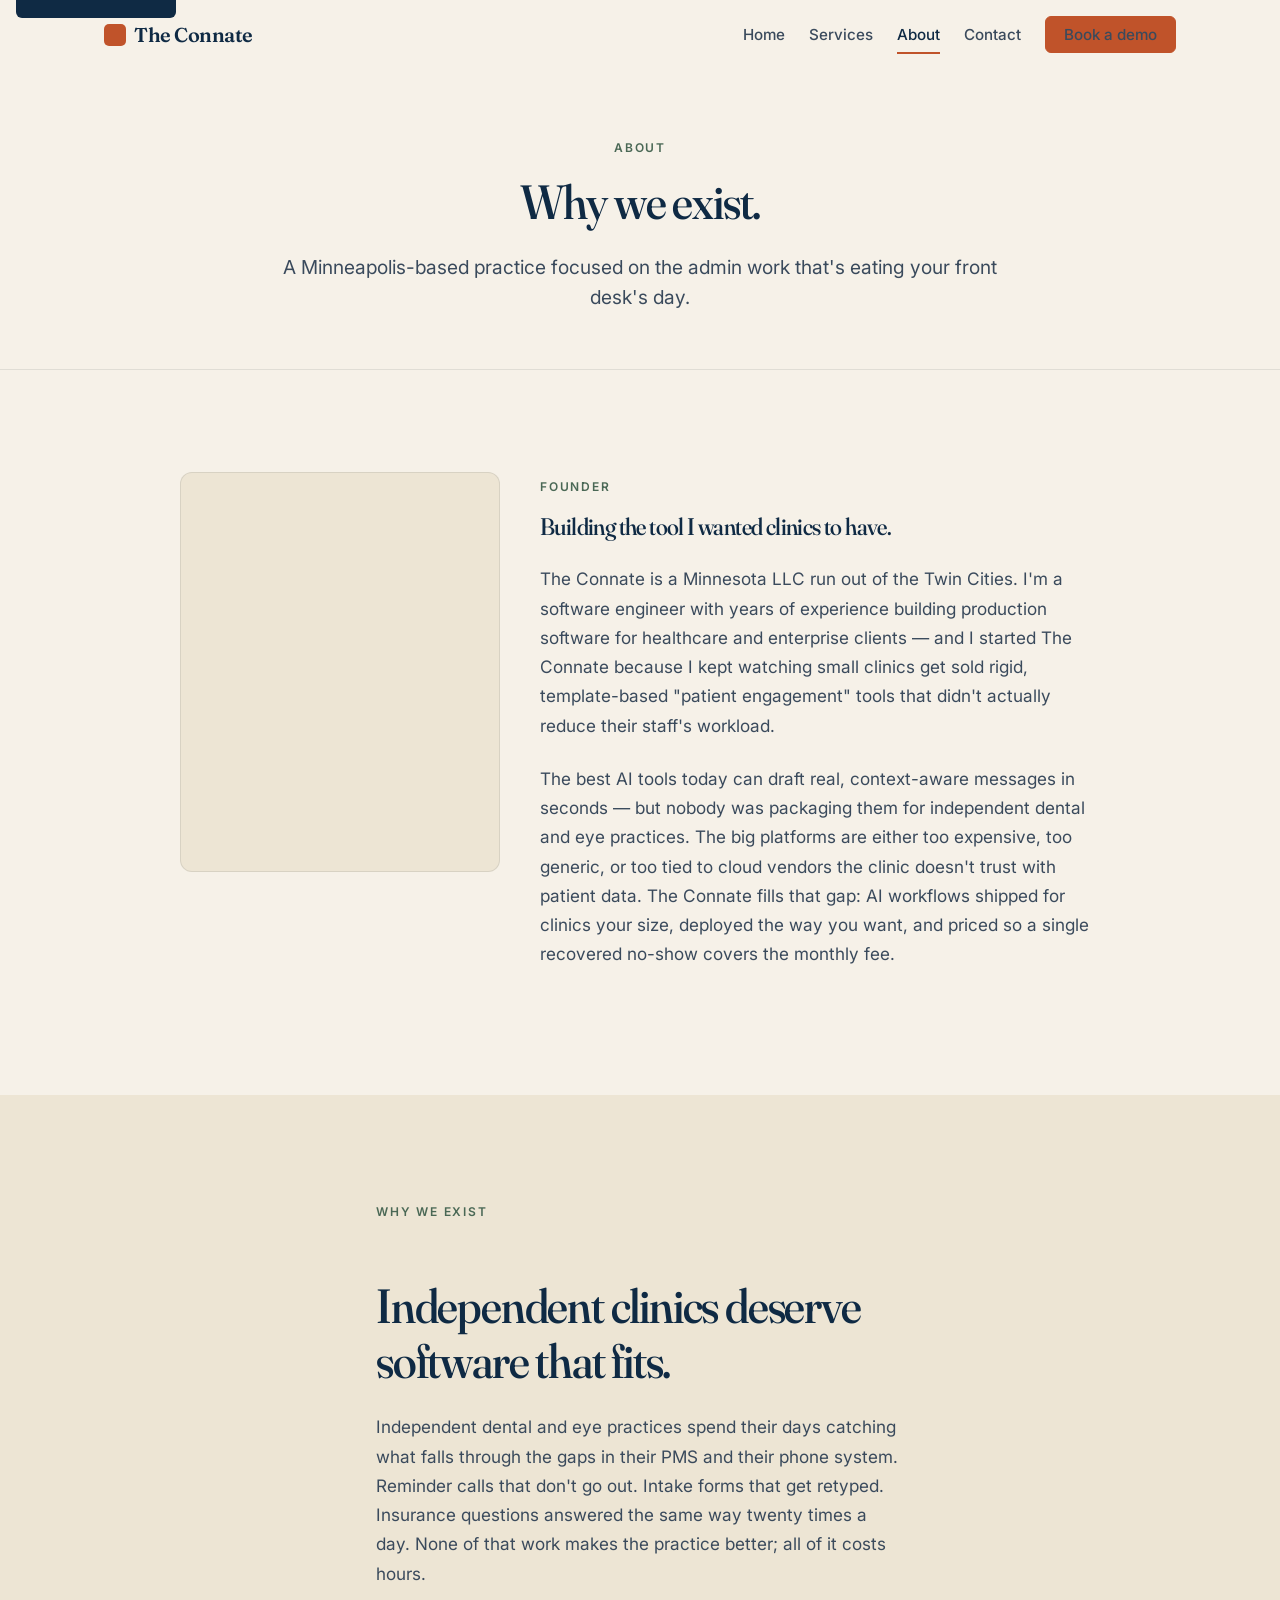
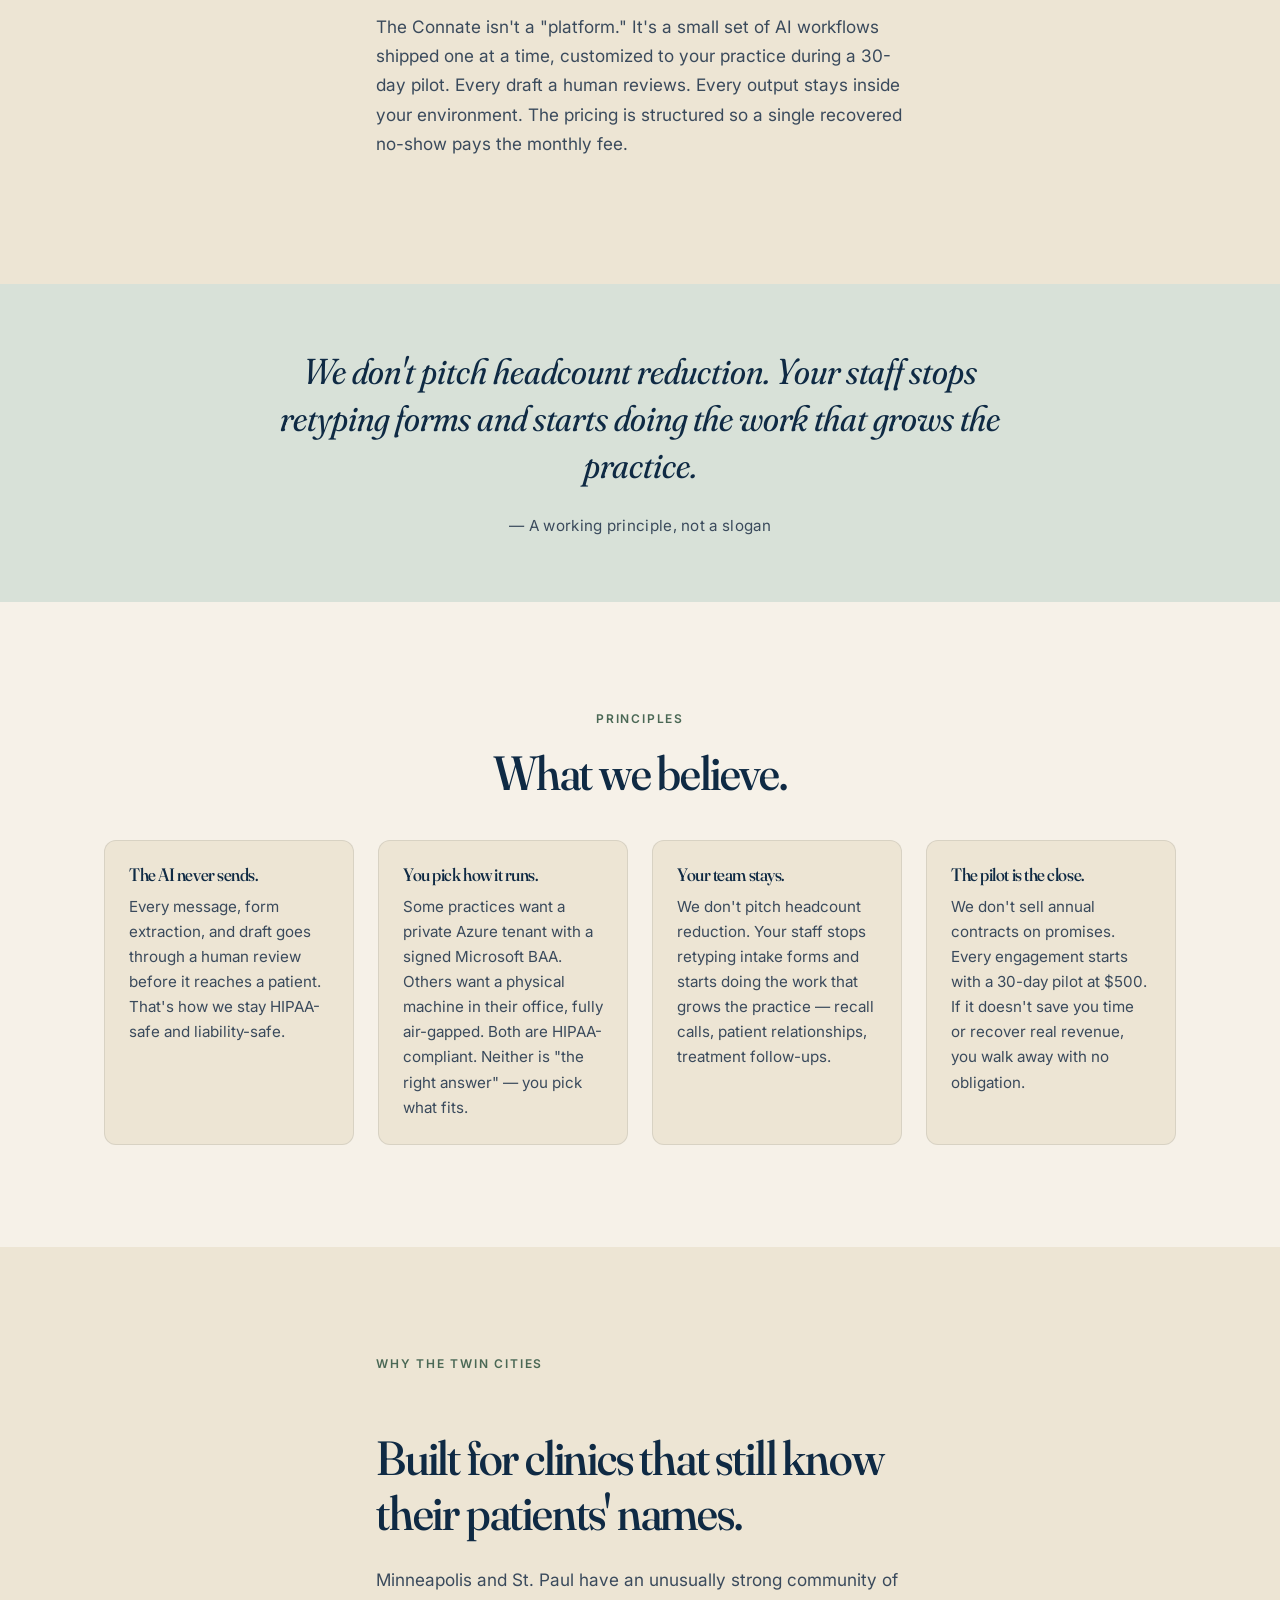
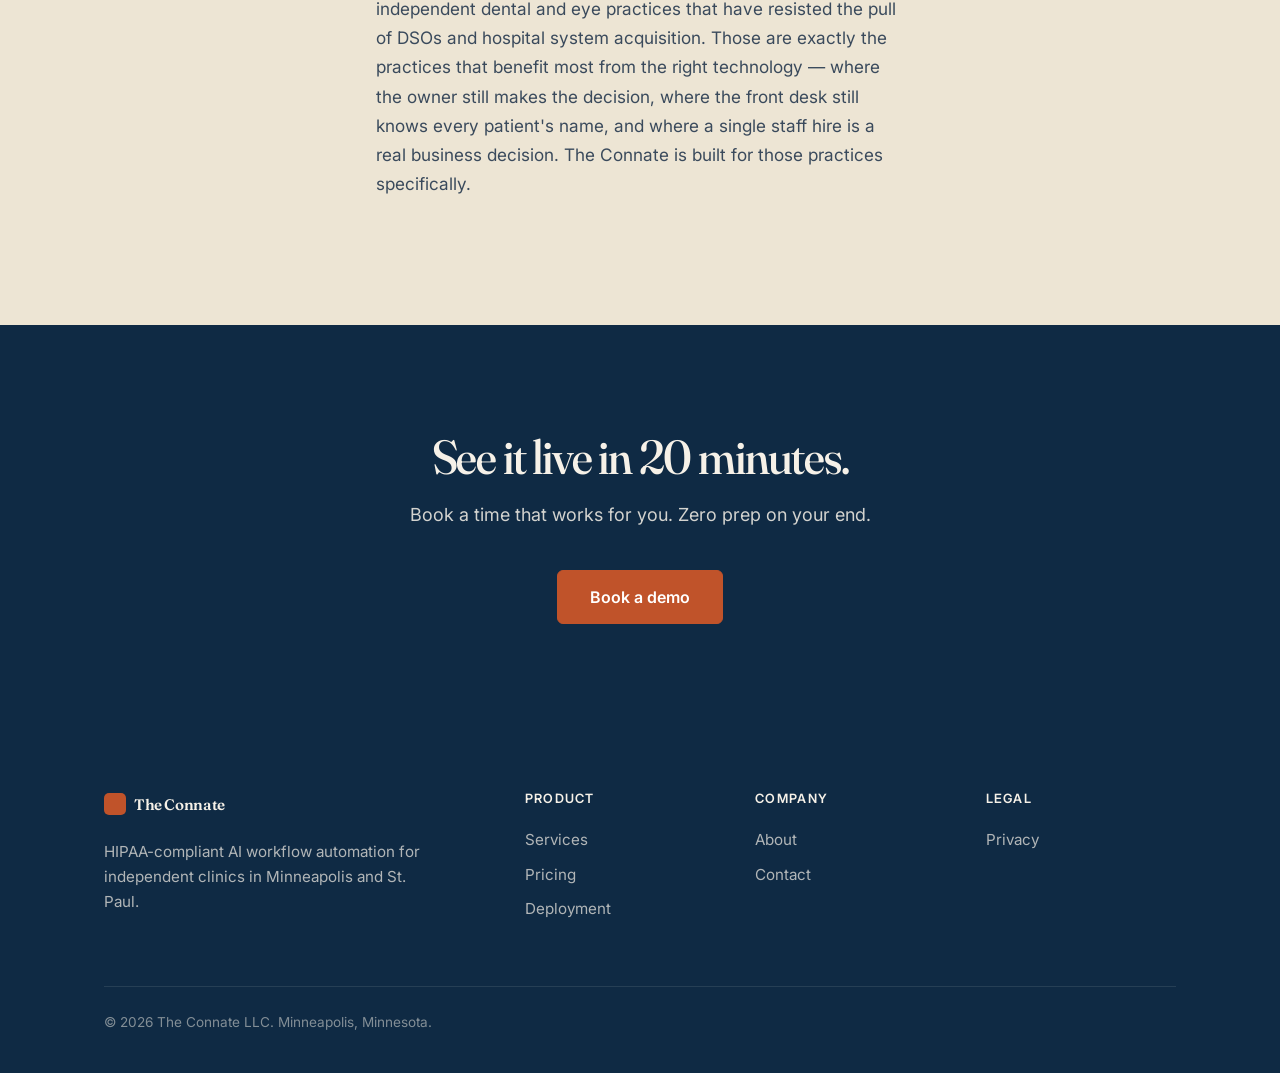
==== commit 463b4402: "Merge: SEO essentials (canonical, robots, sitemap, JSON-LD)" ====
--- a/about.html
+++ b/about.html
@@ -18,6 +18,7 @@
   <meta property="og:description" content="Minneapolis-based AI workflow automation built for independent Twin Cities dental and eye clinics.">
   <meta property="og:type" content="website">
   <meta property="og:url" content="https://theconnate.com/about.html">
+  <link rel="canonical" href="https://theconnate.com/about.html">
   <meta property="og:image" content="https://theconnate.com/og-image.png">
   <meta name="twitter:card" content="summary_large_image">
   <meta name="twitter:title" content="About — The Connate">
--- a/style.css
+++ b/style.css
@@ -48,11 +48,11 @@
   /* Color */
   --ink:        #0F2A44;
   --ink-soft:   #3A4A5C;
-  --ink-muted:  #6B7787;
+  --ink-muted:  #5E6A7A; /* darkened from #6B7787 to pass WCAG-AA (4.89:1 on cream) */
   --cream:      #F6F1E8;
   --cream-deep: #EDE5D4;
   --paper:      #FBF8F2;
-  --sage:       #5A7A66;
+  --sage:       #4A6855; /* darkened from #5A7A66 to pass WCAG-AA on cream (5.49:1) and sage-soft (4.61:1) */
   --sage-soft:  #D8E1D8;
   --clay:       #C0532A;
   --clay-deep:  #9E4220;
